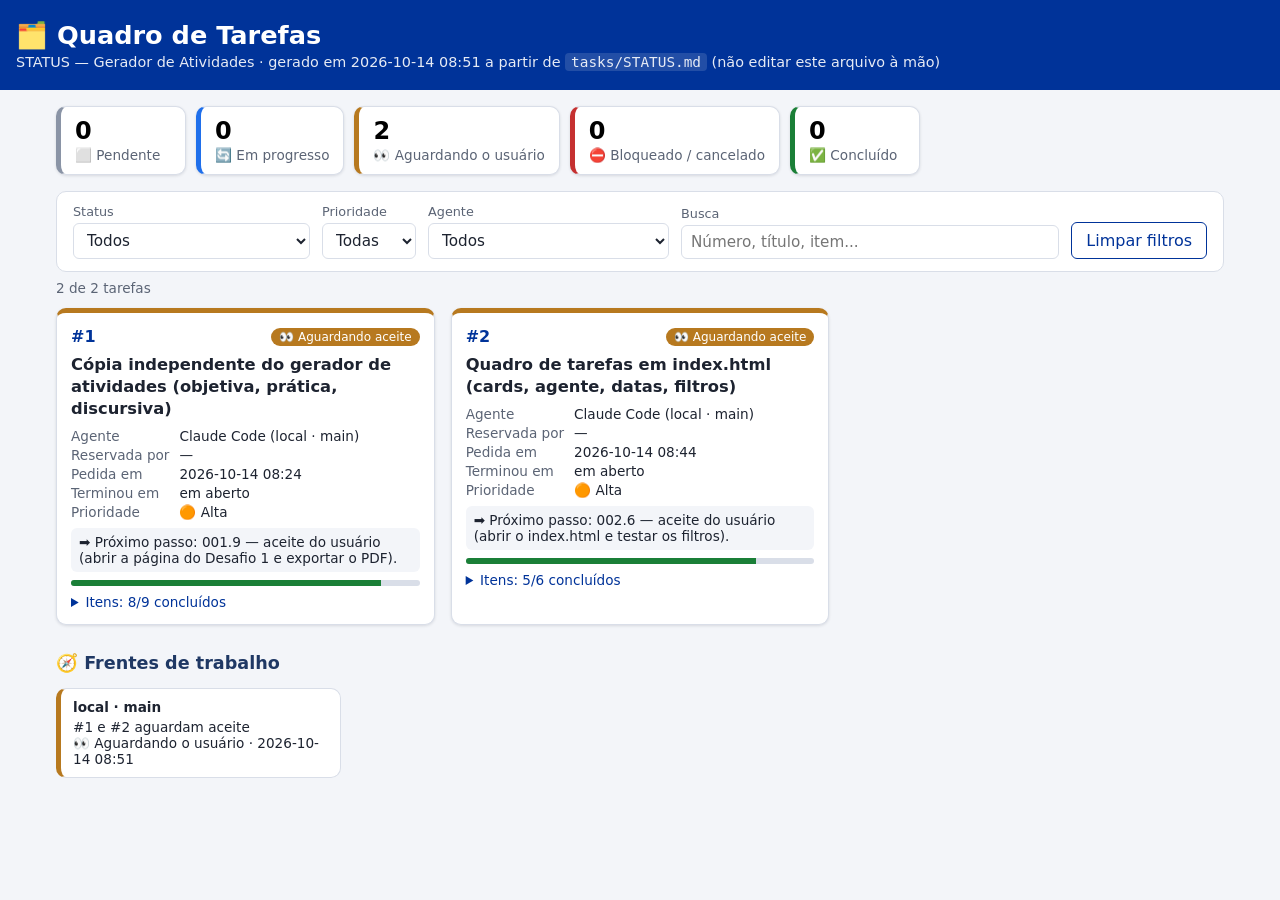
==== index.html @ 2ca10e87 "feat(quadro): index.html com o quadro de tarefas em cards e filtros por Claude Code (local · main) C" ====
<!DOCTYPE html>
<html lang="pt-BR">
<head>
    <meta charset="UTF-8">
    <meta name="viewport" content="width=device-width, initial-scale=1.0">
    <title>Quadro de Tarefas — STATUS — Gerador de Atividades</title>
    <link rel="stylesheet" href="scripts/quadro/quadro.css">
</head>
<body>
    <header class="topo">
        <h1>🗂️ Quadro de Tarefas</h1>
        <p class="topo__subtitulo">STATUS — Gerador de Atividades · gerado em 2026-10-14 08:51 a partir de
            <code>tasks/STATUS.md</code> (não editar este arquivo à mão)</p>
    </header>

    <main class="conteudo">
        <section class="contadores" id="contadores" aria-label="Tarefas por status"></section>

        <section class="filtros" aria-label="Filtros">
            <label class="filtro">Status
                <select id="filtro-status"><option value="">Todos</option></select>
            </label>
            <label class="filtro">Prioridade
                <select id="filtro-prioridade"><option value="">Todas</option></select>
            </label>
            <label class="filtro">Agente
                <select id="filtro-agente"><option value="">Todos</option></select>
            </label>
            <label class="filtro filtro--busca">Busca
                <input id="filtro-busca" type="search" placeholder="Número, título, item...">
            </label>
            <button class="botao-limpar" id="botao-limpar" type="button">Limpar filtros</button>
        </section>

        <p class="resultado" id="resultado" aria-live="polite"></p>
        <section class="grade" id="grade-tarefas" aria-label="Tarefas"></section>

        <section class="frentes" aria-label="Frentes de trabalho">
            <h2>🧭 Frentes de trabalho</h2>
            <div class="frentes__lista" id="lista-frentes"></div>
        </section>
    </main>

    <script type="application/json" id="dados-quadro">{"titulo": "STATUS — Gerador de Atividades", "tarefas": [{"numero": "#1", "titulo": "Cópia independente do gerador de atividades (objetiva, prática, discursiva)", "prioridade": "🟠 Alta", "status": "👀 Aguardando aceite", "classe": "aguardando", "agente": "Claude Code (local · main)", "em_uso_por": "", "etapa": "etapas/ETAPA-001-90e93c4a-COPIA-INDEPENDENTE-DO-GERADOR.md", "executor": "Claude Code (local · main)", "pedido_em": "2026-10-14 08:24", "proximo_passo": "001.9 — aceite do usuário (abrir a página do Desafio 1 e exportar o PDF).", "objetivo": "ter os geradores de atividades num repositório próprio, que roda sozinho, com a", "itens": [{"numero": "001.1", "descricao": "Aprovação do plano pelo usuário", "status": "✅ Concluído", "classe": "concluido", "concluido_em": "2026-10-14 08:37"}, {"numero": "001.2", "descricao": "Copiar módulos Python e a tela (CSS/JS)", "status": "✅ Concluído", "classe": "concluido", "concluido_em": "2026-10-14 08:45"}, {"numero": "001.3", "descricao": "configuracao.py, modo local nos templates e geradores (sem menu/header/seed/banco)", "status": "✅ Concluído", "classe": "concluido", "concluido_em": "2026-10-14 08:45"}, {"numero": "001.4", "descricao": "assets/js/discursiva-local.js", "status": "✅ Concluído", "classe": "concluido", "concluido_em": "2026-10-14 08:45"}, {"numero": "001.5", "descricao": "gerar.py (objetiva, pratica, discursiva)", "status": "✅ Concluído", "classe": "concluido", "concluido_em": "2026-10-14 08:45"}, {"numero": "001.6", "descricao": "TESTES-DE-FRONTEND/materia.json + fonte e padrão de resposta do Desafio 1", "status": "✅ Concluído", "classe": "concluido", "concluido_em": "2026-10-14 08:45"}, {"numero": "001.7", "descricao": "Gerar o Desafio 1 e conferir os arquivos referenciados", "status": "✅ Concluído", "classe": "concluido", "concluido_em": "2026-10-14 08:45"}, {"numero": "001.8", "descricao": "README, CLAUDE.md, .gitignore + commit + push", "status": "✅ Concluído", "classe": "concluido", "concluido_em": "2026-10-14 08:45"}, {"numero": "001.9", "descricao": "Aceite do usuário (abrir TESTES-DE-FRONTEND/ATIVIDADES/DESAFIO-01-CASOS-DE-TESTE-LOGIN.html e exportar o PDF)", "status": "👀 Aguardando o usuário", "classe": "aguardando", "concluido_em": "—"}], "terminou_em": ""}, {"numero": "#2", "titulo": "Quadro de tarefas em index.html (cards, agente, datas, filtros)", "prioridade": "🟠 Alta", "status": "👀 Aguardando aceite", "classe": "aguardando", "agente": "Claude Code (local · main)", "em_uso_por": "", "etapa": "etapas/ETAPA-002-0bf86ac8-QUADRO-INDEX-HTML.md", "executor": "Claude Code (local · main)", "pedido_em": "2026-10-14 08:44", "proximo_passo": "002.6 — aceite do usuário (abrir o index.html e testar os filtros).", "objetivo": "ver o quadro de tarefas (tasks/STATUS.md + etapas) em cards, com filtros, num", "itens": [{"numero": "002.1", "descricao": "Aprovação do plano pelo usuário", "status": "✅ Concluído", "classe": "concluido", "concluido_em": "2026-10-14 08:48"}, {"numero": "002.2", "descricao": "Leitor do quadro (scripts/quadro/leitor_quadro.py)", "status": "✅ Concluído", "classe": "concluido", "concluido_em": "2026-10-14 08:49"}, {"numero": "002.3", "descricao": "Tela: modelo.html, quadro.css, quadro.js (cards, filtros, contadores, frentes)", "status": "✅ Concluído", "classe": "concluido", "concluido_em": "2026-10-14 08:51"}, {"numero": "002.4", "descricao": "scripts/gerar_quadro.py → index.html", "status": "✅ Concluído", "classe": "concluido", "concluido_em": "2026-10-14 08:51"}, {"numero": "002.5", "descricao": "Regra no CLAUDE.md + README + commit + push", "status": "✅ Concluído", "classe": "concluido", "concluido_em": "2026-10-14 08:51"}, {"numero": "002.6", "descricao": "Aceite do usuário (abrir o index.html)", "status": "👀 Aguardando o usuário", "classe": "aguardando", "concluido_em": "—"}], "terminou_em": ""}], "frentes": [{"Frente": "local · main", "Tarefa (etapa)": "#1 e #2 aguardam aceite", "Situação": "👀 Aguardando o usuário", "Atualizado em": "2026-10-14 08:51"}]}</script>
    <script src="scripts/quadro/quadro.js"></script>
</body>
</html>
---- scripts/quadro/quadro.css ----
/* Quadro de tarefas (index.html): tokens, layout, componentes. Cores SENAI. */
:root {
    --cor-primaria: #003399;
    --cor-primaria-escura: #1f3864;
    --cor-fundo: #f3f5f9;
    --cor-cartao: #ffffff;
    --cor-texto: #1d2330;
    --cor-texto-suave: #5b6475;
    --cor-borda: #d9dee8;
    --cor-pendente: #8a94a6;
    --cor-andamento: #1f6feb;
    --cor-concluido: #1a7f37;
    --cor-bloqueado: #c53030;
    --cor-aguardando: #b7791f;
    --raio: 10px;
    --sombra: 0 1px 3px rgba(16, 24, 40, 0.12);
    --espaco: 16px;
    --fonte: "Segoe UI", system-ui, -apple-system, sans-serif;
}

* { box-sizing: border-box; }

body {
    margin: 0;
    font-family: var(--fonte);
    background: var(--cor-fundo);
    color: var(--cor-texto);
}

/* Layout */
.topo {
    background: var(--cor-primaria);
    color: #ffffff;
    padding: 20px var(--espaco);
}
.topo h1 { margin: 0 0 4px; font-size: 1.6rem; }
.topo__subtitulo { margin: 0; opacity: 0.9; font-size: 0.9rem; }
.topo code { background: rgba(255, 255, 255, 0.15); padding: 1px 6px; border-radius: 4px; }

.conteudo { max-width: 1200px; margin: 0 auto; padding: var(--espaco); }

.grade {
    display: grid;
    grid-template-columns: repeat(auto-fill, minmax(320px, 1fr));
    gap: var(--espaco);
}

/* Contadores */
.contadores { display: flex; flex-wrap: wrap; gap: 10px; margin-bottom: var(--espaco); }
.contador {
    background: var(--cor-cartao);
    border: 1px solid var(--cor-borda);
    border-left: 5px solid var(--cor-status, var(--cor-pendente));
    border-radius: var(--raio);
    padding: 10px 14px;
    min-width: 130px;
    box-shadow: var(--sombra);
    cursor: pointer;
    font: inherit;
    text-align: left;
}
.contador--ativo { outline: 2px solid var(--cor-primaria); }
.contador__numero { display: block; font-size: 1.5rem; font-weight: 700; }
.contador__rotulo { font-size: 0.85rem; color: var(--cor-texto-suave); }

/* Filtros */
.filtros {
    display: flex;
    flex-wrap: wrap;
    gap: 12px;
    align-items: flex-end;
    background: var(--cor-cartao);
    border: 1px solid var(--cor-borda);
    border-radius: var(--raio);
    padding: 12px var(--espaco);
    margin-bottom: 8px;
}
.filtro {
    display: flex;
    flex-direction: column;
    gap: 4px;
    font-size: 0.8rem;
    color: var(--cor-texto-suave);
}
.filtro--busca { flex: 1; min-width: 200px; }
.filtro select, .filtro input {
    font: inherit;
    font-size: 0.95rem;
    padding: 7px 9px;
    border: 1px solid var(--cor-borda);
    border-radius: 6px;
    color: var(--cor-texto);
    background: #ffffff;
}
.botao-limpar {
    font: inherit;
    padding: 8px 14px;
    border: 1px solid var(--cor-primaria);
    background: #ffffff;
    color: var(--cor-primaria);
    border-radius: 6px;
    cursor: pointer;
}
.resultado { color: var(--cor-texto-suave); font-size: 0.85rem; margin: 6px 0 12px; }

/* Cartão da tarefa */
.cartao {
    background: var(--cor-cartao);
    border: 1px solid var(--cor-borda);
    border-top: 5px solid var(--cor-status, var(--cor-pendente));
    border-radius: var(--raio);
    padding: 14px;
    box-shadow: var(--sombra);
    display: flex;
    flex-direction: column;
    gap: 8px;
}
.cartao__topo { display: flex; justify-content: space-between; gap: 8px; align-items: center; }
.cartao__numero { font-weight: 700; color: var(--cor-primaria); }
.cartao__titulo { margin: 0; font-size: 1.02rem; line-height: 1.35; }
.cartao__dados {
    display: grid;
    grid-template-columns: auto 1fr;
    gap: 3px 10px;
    margin: 0;
    font-size: 0.85rem;
}
.cartao__dados dt { color: var(--cor-texto-suave); }
.cartao__dados dd { margin: 0; }
.cartao__proximo {
    margin: 0;
    padding: 6px 8px;
    border-radius: 6px;
    background: var(--cor-fundo);
    font-size: 0.85rem;
}
.cartao summary { cursor: pointer; font-size: 0.85rem; color: var(--cor-primaria); }
.cartao__itens { list-style: none; padding: 0; margin: 8px 0 0; font-size: 0.82rem; }
.cartao__itens li { padding: 4px 0; border-top: 1px solid var(--cor-borda); }

/* Etiquetas e barra de progresso */
.etiqueta {
    display: inline-block;
    font-size: 0.75rem;
    padding: 2px 8px;
    border-radius: 999px;
    background: var(--cor-status, var(--cor-pendente));
    color: #ffffff;
    white-space: nowrap;
}
.progresso { height: 6px; background: var(--cor-borda); border-radius: 999px; overflow: hidden; }
.progresso__barra { height: 100%; background: var(--cor-concluido); }

/* Status (modificadores) */
.status--pendente { --cor-status: var(--cor-pendente); }
.status--andamento { --cor-status: var(--cor-andamento); }
.status--concluido { --cor-status: var(--cor-concluido); }
.status--bloqueado { --cor-status: var(--cor-bloqueado); }
.status--aguardando { --cor-status: var(--cor-aguardando); }

/* Frentes */
.frentes { margin-top: 28px; }
.frentes h2 { font-size: 1.1rem; color: var(--cor-primaria-escura); }
.frentes__lista {
    display: grid;
    grid-template-columns: repeat(auto-fill, minmax(280px, 1fr));
    gap: 10px;
}
.frente {
    background: var(--cor-cartao);
    border: 1px solid var(--cor-borda);
    border-left: 5px solid var(--cor-status, var(--cor-pendente));
    border-radius: var(--raio);
    padding: 10px 12px;
    font-size: 0.85rem;
}
.frente__nome { font-weight: 700; display: block; margin-bottom: 4px; }

.vazio { color: var(--cor-texto-suave); padding: 24px; text-align: center; grid-column: 1 / -1; }

@media (max-width: 600px) {
    .grade { grid-template-columns: 1fr; }
    .filtro { flex: 1 1 45%; }
}
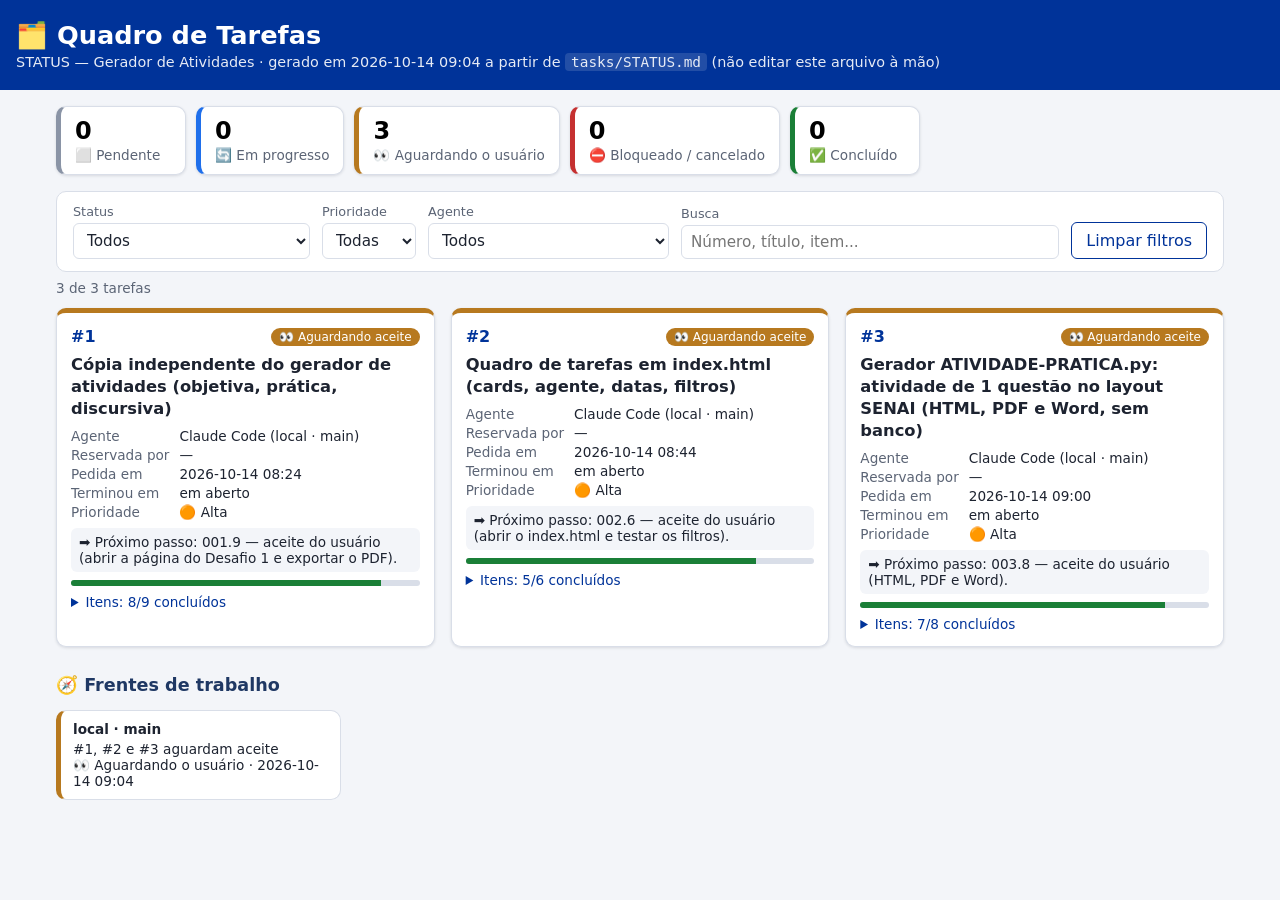
==== commit a094ce75: "feat(pratica): gerador ATIVIDADE-PRATICA.py (1 questao, layout SENAI, PDF e Word) + Desafio 1 por Cl" ====
--- a/index.html
+++ b/index.html
@@ -9,7 +9,7 @@
 <body>
     <header class="topo">
         <h1>🗂️ Quadro de Tarefas</h1>
-        <p class="topo__subtitulo">STATUS — Gerador de Atividades · gerado em 2026-10-14 08:51 a partir de
+        <p class="topo__subtitulo">STATUS — Gerador de Atividades · gerado em 2026-10-14 09:04 a partir de
             <code>tasks/STATUS.md</code> (não editar este arquivo à mão)</p>
     </header>
 
@@ -41,7 +41,7 @@
         </section>
     </main>
 
-    <script type="application/json" id="dados-quadro">{"titulo": "STATUS — Gerador de Atividades", "tarefas": [{"numero": "#1", "titulo": "Cópia independente do gerador de atividades (objetiva, prática, discursiva)", "prioridade": "🟠 Alta", "status": "👀 Aguardando aceite", "classe": "aguardando", "agente": "Claude Code (local · main)", "em_uso_por": "", "etapa": "etapas/ETAPA-001-90e93c4a-COPIA-INDEPENDENTE-DO-GERADOR.md", "executor": "Claude Code (local · main)", "pedido_em": "2026-10-14 08:24", "proximo_passo": "001.9 — aceite do usuário (abrir a página do Desafio 1 e exportar o PDF).", "objetivo": "ter os geradores de atividades num repositório próprio, que roda sozinho, com a", "itens": [{"numero": "001.1", "descricao": "Aprovação do plano pelo usuário", "status": "✅ Concluído", "classe": "concluido", "concluido_em": "2026-10-14 08:37"}, {"numero": "001.2", "descricao": "Copiar módulos Python e a tela (CSS/JS)", "status": "✅ Concluído", "classe": "concluido", "concluido_em": "2026-10-14 08:45"}, {"numero": "001.3", "descricao": "configuracao.py, modo local nos templates e geradores (sem menu/header/seed/banco)", "status": "✅ Concluído", "classe": "concluido", "concluido_em": "2026-10-14 08:45"}, {"numero": "001.4", "descricao": "assets/js/discursiva-local.js", "status": "✅ Concluído", "classe": "concluido", "concluido_em": "2026-10-14 08:45"}, {"numero": "001.5", "descricao": "gerar.py (objetiva, pratica, discursiva)", "status": "✅ Concluído", "classe": "concluido", "concluido_em": "2026-10-14 08:45"}, {"numero": "001.6", "descricao": "TESTES-DE-FRONTEND/materia.json + fonte e padrão de resposta do Desafio 1", "status": "✅ Concluído", "classe": "concluido", "concluido_em": "2026-10-14 08:45"}, {"numero": "001.7", "descricao": "Gerar o Desafio 1 e conferir os arquivos referenciados", "status": "✅ Concluído", "classe": "concluido", "concluido_em": "2026-10-14 08:45"}, {"numero": "001.8", "descricao": "README, CLAUDE.md, .gitignore + commit + push", "status": "✅ Concluído", "classe": "concluido", "concluido_em": "2026-10-14 08:45"}, {"numero": "001.9", "descricao": "Aceite do usuário (abrir TESTES-DE-FRONTEND/ATIVIDADES/DESAFIO-01-CASOS-DE-TESTE-LOGIN.html e exportar o PDF)", "status": "👀 Aguardando o usuário", "classe": "aguardando", "concluido_em": "—"}], "terminou_em": ""}, {"numero": "#2", "titulo": "Quadro de tarefas em index.html (cards, agente, datas, filtros)", "prioridade": "🟠 Alta", "status": "👀 Aguardando aceite", "classe": "aguardando", "agente": "Claude Code (local · main)", "em_uso_por": "", "etapa": "etapas/ETAPA-002-0bf86ac8-QUADRO-INDEX-HTML.md", "executor": "Claude Code (local · main)", "pedido_em": "2026-10-14 08:44", "proximo_passo": "002.6 — aceite do usuário (abrir o index.html e testar os filtros).", "objetivo": "ver o quadro de tarefas (tasks/STATUS.md + etapas) em cards, com filtros, num", "itens": [{"numero": "002.1", "descricao": "Aprovação do plano pelo usuário", "status": "✅ Concluído", "classe": "concluido", "concluido_em": "2026-10-14 08:48"}, {"numero": "002.2", "descricao": "Leitor do quadro (scripts/quadro/leitor_quadro.py)", "status": "✅ Concluído", "classe": "concluido", "concluido_em": "2026-10-14 08:49"}, {"numero": "002.3", "descricao": "Tela: modelo.html, quadro.css, quadro.js (cards, filtros, contadores, frentes)", "status": "✅ Concluído", "classe": "concluido", "concluido_em": "2026-10-14 08:51"}, {"numero": "002.4", "descricao": "scripts/gerar_quadro.py → index.html", "status": "✅ Concluído", "classe": "concluido", "concluido_em": "2026-10-14 08:51"}, {"numero": "002.5", "descricao": "Regra no CLAUDE.md + README + commit + push", "status": "✅ Concluído", "classe": "concluido", "concluido_em": "2026-10-14 08:51"}, {"numero": "002.6", "descricao": "Aceite do usuário (abrir o index.html)", "status": "👀 Aguardando o usuário", "classe": "aguardando", "concluido_em": "—"}], "terminou_em": ""}], "frentes": [{"Frente": "local · main", "Tarefa (etapa)": "#1 e #2 aguardam aceite", "Situação": "👀 Aguardando o usuário", "Atualizado em": "2026-10-14 08:51"}]}</script>
+    <script type="application/json" id="dados-quadro">{"titulo": "STATUS — Gerador de Atividades", "tarefas": [{"numero": "#1", "titulo": "Cópia independente do gerador de atividades (objetiva, prática, discursiva)", "prioridade": "🟠 Alta", "status": "👀 Aguardando aceite", "classe": "aguardando", "agente": "Claude Code (local · main)", "em_uso_por": "", "etapa": "etapas/ETAPA-001-90e93c4a-COPIA-INDEPENDENTE-DO-GERADOR.md", "executor": "Claude Code (local · main)", "pedido_em": "2026-10-14 08:24", "proximo_passo": "001.9 — aceite do usuário (abrir a página do Desafio 1 e exportar o PDF).", "objetivo": "ter os geradores de atividades num repositório próprio, que roda sozinho, com a", "itens": [{"numero": "001.1", "descricao": "Aprovação do plano pelo usuário", "status": "✅ Concluído", "classe": "concluido", "concluido_em": "2026-10-14 08:37"}, {"numero": "001.2", "descricao": "Copiar módulos Python e a tela (CSS/JS)", "status": "✅ Concluído", "classe": "concluido", "concluido_em": "2026-10-14 08:45"}, {"numero": "001.3", "descricao": "configuracao.py, modo local nos templates e geradores (sem menu/header/seed/banco)", "status": "✅ Concluído", "classe": "concluido", "concluido_em": "2026-10-14 08:45"}, {"numero": "001.4", "descricao": "assets/js/discursiva-local.js", "status": "✅ Concluído", "classe": "concluido", "concluido_em": "2026-10-14 08:45"}, {"numero": "001.5", "descricao": "gerar.py (objetiva, pratica, discursiva)", "status": "✅ Concluído", "classe": "concluido", "concluido_em": "2026-10-14 08:45"}, {"numero": "001.6", "descricao": "TESTES-DE-FRONTEND/materia.json + fonte e padrão de resposta do Desafio 1", "status": "✅ Concluído", "classe": "concluido", "concluido_em": "2026-10-14 08:45"}, {"numero": "001.7", "descricao": "Gerar o Desafio 1 e conferir os arquivos referenciados", "status": "✅ Concluído", "classe": "concluido", "concluido_em": "2026-10-14 08:45"}, {"numero": "001.8", "descricao": "README, CLAUDE.md, .gitignore + commit + push", "status": "✅ Concluído", "classe": "concluido", "concluido_em": "2026-10-14 08:45"}, {"numero": "001.9", "descricao": "Aceite do usuário (abrir TESTES-DE-FRONTEND/ATIVIDADES/DESAFIO-01-CASOS-DE-TESTE-LOGIN.html e exportar o PDF)", "status": "👀 Aguardando o usuário", "classe": "aguardando", "concluido_em": "—"}], "terminou_em": ""}, {"numero": "#2", "titulo": "Quadro de tarefas em index.html (cards, agente, datas, filtros)", "prioridade": "🟠 Alta", "status": "👀 Aguardando aceite", "classe": "aguardando", "agente": "Claude Code (local · main)", "em_uso_por": "", "etapa": "etapas/ETAPA-002-0bf86ac8-QUADRO-INDEX-HTML.md", "executor": "Claude Code (local · main)", "pedido_em": "2026-10-14 08:44", "proximo_passo": "002.6 — aceite do usuário (abrir o index.html e testar os filtros).", "objetivo": "ver o quadro de tarefas (tasks/STATUS.md + etapas) em cards, com filtros, num", "itens": [{"numero": "002.1", "descricao": "Aprovação do plano pelo usuário", "status": "✅ Concluído", "classe": "concluido", "concluido_em": "2026-10-14 08:48"}, {"numero": "002.2", "descricao": "Leitor do quadro (scripts/quadro/leitor_quadro.py)", "status": "✅ Concluído", "classe": "concluido", "concluido_em": "2026-10-14 08:49"}, {"numero": "002.3", "descricao": "Tela: modelo.html, quadro.css, quadro.js (cards, filtros, contadores, frentes)", "status": "✅ Concluído", "classe": "concluido", "concluido_em": "2026-10-14 08:51"}, {"numero": "002.4", "descricao": "scripts/gerar_quadro.py → index.html", "status": "✅ Concluído", "classe": "concluido", "concluido_em": "2026-10-14 08:51"}, {"numero": "002.5", "descricao": "Regra no CLAUDE.md + README + commit + push", "status": "✅ Concluído", "classe": "concluido", "concluido_em": "2026-10-14 08:51"}, {"numero": "002.6", "descricao": "Aceite do usuário (abrir o index.html)", "status": "👀 Aguardando o usuário", "classe": "aguardando", "concluido_em": "—"}], "terminou_em": ""}, {"numero": "#3", "titulo": "Gerador ATIVIDADE-PRATICA.py: atividade de 1 questão no layout SENAI (HTML, PDF e Word, sem banco)", "prioridade": "🟠 Alta", "status": "👀 Aguardando aceite", "classe": "aguardando", "agente": "Claude Code (local · main)", "em_uso_por": "", "etapa": "etapas/ETAPA-003-4c75f0e1-ATIVIDADE-PRATICA-1-QUESTAO.md", "executor": "Claude Code (local · main)", "pedido_em": "2026-10-14 09:00", "proximo_passo": "003.8 — aceite do usuário (HTML, PDF e Word).", "objetivo": "gerar atividade prática de 1 questão no layout SENAI da imagem, igual no HTML, no", "itens": [{"numero": "003.1", "descricao": "Aprovação do plano pelo usuário", "status": "✅ Concluído", "classe": "concluido", "concluido_em": "2026-10-14 09:02"}, {"numero": "003.2", "descricao": "Logo assets/img/logo-sesi-senai.png (copiado do aulasenai)", "status": "✅ Concluído", "classe": "concluido", "concluido_em": "2026-10-14 09:02"}, {"numero": "003.3", "descricao": "Template + CSS (tela e impressão A4)", "status": "✅ Concluído", "classe": "concluido", "concluido_em": "2026-10-14 09:04"}, {"numero": "003.4", "descricao": "JS: PDF (impressão) e Word (documento-word.js + exportador)", "status": "✅ Concluído", "classe": "concluido", "concluido_em": "2026-10-14 09:04"}, {"numero": "003.5", "descricao": "ATIVIDADE-PRATICA.py", "status": "✅ Concluído", "classe": "concluido", "concluido_em": "2026-10-14 09:04"}, {"numero": "003.6", "descricao": "Fonte do Desafio 1 (1 questão) e geração do HTML", "status": "✅ Concluído", "classe": "concluido", "concluido_em": "2026-10-14 09:04"}, {"numero": "003.7", "descricao": "README, quadro regenerado, commit + push", "status": "✅ Concluído", "classe": "concluido", "concluido_em": "2026-10-14 09:04"}, {"numero": "003.8", "descricao": "Aceite do usuário (abrir TESTES-DE-FRONTEND/ATIVIDADES/ATIVIDADE-PRATICA-DESAFIO-01-CASOS-DE-TESTE.html, exportar PDF e Word)", "status": "👀 Aguardando o usuário", "classe": "aguardando", "concluido_em": "—"}], "terminou_em": ""}], "frentes": [{"Frente": "local · main", "Tarefa (etapa)": "#1, #2 e #3 aguardam aceite", "Situação": "👀 Aguardando o usuário", "Atualizado em": "2026-10-14 09:04"}]}</script>
     <script src="scripts/quadro/quadro.js"></script>
 </body>
 </html>
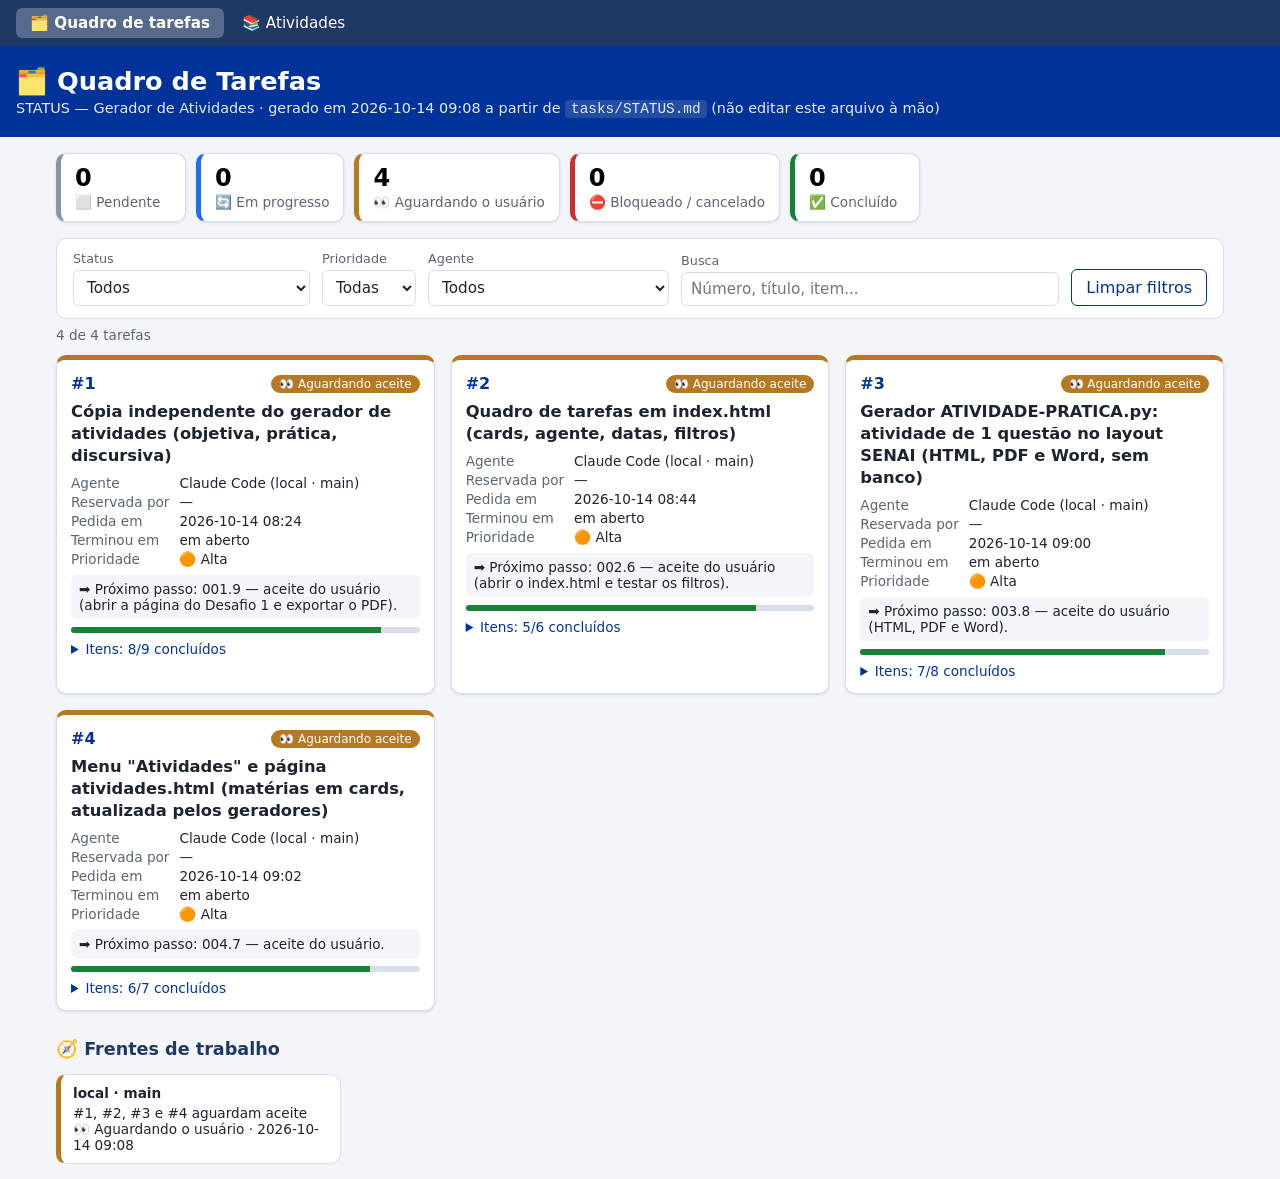
==== commit 265929af: "feat(atividades): menu Atividades e atividades.html com materias em cards, atualizada pelos geradore" ====
--- a/index.html
+++ b/index.html
@@ -4,12 +4,19 @@
     <meta charset="UTF-8">
     <meta name="viewport" content="width=device-width, initial-scale=1.0">
     <title>Quadro de Tarefas — STATUS — Gerador de Atividades</title>
+    <link rel="stylesheet" href="scripts/menu/menu.css">
     <link rel="stylesheet" href="scripts/quadro/quadro.css">
 </head>
 <body>
+    <nav class="menu-principal" aria-label="Menu principal">
+        <a class="menu-principal__link menu-principal__link--ativo" href="index.html"
+           aria-current="page">🗂️ Quadro de tarefas</a>
+        <a class="menu-principal__link" href="atividades.html">📚 Atividades</a>
+    </nav>
+
     <header class="topo">
         <h1>🗂️ Quadro de Tarefas</h1>
-        <p class="topo__subtitulo">STATUS — Gerador de Atividades · gerado em 2026-10-14 09:04 a partir de
+        <p class="topo__subtitulo">STATUS — Gerador de Atividades · gerado em 2026-10-14 09:08 a partir de
             <code>tasks/STATUS.md</code> (não editar este arquivo à mão)</p>
     </header>
 
@@ -41,7 +48,7 @@
         </section>
     </main>
 
-    <script type="application/json" id="dados-quadro">{"titulo": "STATUS — Gerador de Atividades", "tarefas": [{"numero": "#1", "titulo": "Cópia independente do gerador de atividades (objetiva, prática, discursiva)", "prioridade": "🟠 Alta", "status": "👀 Aguardando aceite", "classe": "aguardando", "agente": "Claude Code (local · main)", "em_uso_por": "", "etapa": "etapas/ETAPA-001-90e93c4a-COPIA-INDEPENDENTE-DO-GERADOR.md", "executor": "Claude Code (local · main)", "pedido_em": "2026-10-14 08:24", "proximo_passo": "001.9 — aceite do usuário (abrir a página do Desafio 1 e exportar o PDF).", "objetivo": "ter os geradores de atividades num repositório próprio, que roda sozinho, com a", "itens": [{"numero": "001.1", "descricao": "Aprovação do plano pelo usuário", "status": "✅ Concluído", "classe": "concluido", "concluido_em": "2026-10-14 08:37"}, {"numero": "001.2", "descricao": "Copiar módulos Python e a tela (CSS/JS)", "status": "✅ Concluído", "classe": "concluido", "concluido_em": "2026-10-14 08:45"}, {"numero": "001.3", "descricao": "configuracao.py, modo local nos templates e geradores (sem menu/header/seed/banco)", "status": "✅ Concluído", "classe": "concluido", "concluido_em": "2026-10-14 08:45"}, {"numero": "001.4", "descricao": "assets/js/discursiva-local.js", "status": "✅ Concluído", "classe": "concluido", "concluido_em": "2026-10-14 08:45"}, {"numero": "001.5", "descricao": "gerar.py (objetiva, pratica, discursiva)", "status": "✅ Concluído", "classe": "concluido", "concluido_em": "2026-10-14 08:45"}, {"numero": "001.6", "descricao": "TESTES-DE-FRONTEND/materia.json + fonte e padrão de resposta do Desafio 1", "status": "✅ Concluído", "classe": "concluido", "concluido_em": "2026-10-14 08:45"}, {"numero": "001.7", "descricao": "Gerar o Desafio 1 e conferir os arquivos referenciados", "status": "✅ Concluído", "classe": "concluido", "concluido_em": "2026-10-14 08:45"}, {"numero": "001.8", "descricao": "README, CLAUDE.md, .gitignore + commit + push", "status": "✅ Concluído", "classe": "concluido", "concluido_em": "2026-10-14 08:45"}, {"numero": "001.9", "descricao": "Aceite do usuário (abrir TESTES-DE-FRONTEND/ATIVIDADES/DESAFIO-01-CASOS-DE-TESTE-LOGIN.html e exportar o PDF)", "status": "👀 Aguardando o usuário", "classe": "aguardando", "concluido_em": "—"}], "terminou_em": ""}, {"numero": "#2", "titulo": "Quadro de tarefas em index.html (cards, agente, datas, filtros)", "prioridade": "🟠 Alta", "status": "👀 Aguardando aceite", "classe": "aguardando", "agente": "Claude Code (local · main)", "em_uso_por": "", "etapa": "etapas/ETAPA-002-0bf86ac8-QUADRO-INDEX-HTML.md", "executor": "Claude Code (local · main)", "pedido_em": "2026-10-14 08:44", "proximo_passo": "002.6 — aceite do usuário (abrir o index.html e testar os filtros).", "objetivo": "ver o quadro de tarefas (tasks/STATUS.md + etapas) em cards, com filtros, num", "itens": [{"numero": "002.1", "descricao": "Aprovação do plano pelo usuário", "status": "✅ Concluído", "classe": "concluido", "concluido_em": "2026-10-14 08:48"}, {"numero": "002.2", "descricao": "Leitor do quadro (scripts/quadro/leitor_quadro.py)", "status": "✅ Concluído", "classe": "concluido", "concluido_em": "2026-10-14 08:49"}, {"numero": "002.3", "descricao": "Tela: modelo.html, quadro.css, quadro.js (cards, filtros, contadores, frentes)", "status": "✅ Concluído", "classe": "concluido", "concluido_em": "2026-10-14 08:51"}, {"numero": "002.4", "descricao": "scripts/gerar_quadro.py → index.html", "status": "✅ Concluído", "classe": "concluido", "concluido_em": "2026-10-14 08:51"}, {"numero": "002.5", "descricao": "Regra no CLAUDE.md + README + commit + push", "status": "✅ Concluído", "classe": "concluido", "concluido_em": "2026-10-14 08:51"}, {"numero": "002.6", "descricao": "Aceite do usuário (abrir o index.html)", "status": "👀 Aguardando o usuário", "classe": "aguardando", "concluido_em": "—"}], "terminou_em": ""}, {"numero": "#3", "titulo": "Gerador ATIVIDADE-PRATICA.py: atividade de 1 questão no layout SENAI (HTML, PDF e Word, sem banco)", "prioridade": "🟠 Alta", "status": "👀 Aguardando aceite", "classe": "aguardando", "agente": "Claude Code (local · main)", "em_uso_por": "", "etapa": "etapas/ETAPA-003-4c75f0e1-ATIVIDADE-PRATICA-1-QUESTAO.md", "executor": "Claude Code (local · main)", "pedido_em": "2026-10-14 09:00", "proximo_passo": "003.8 — aceite do usuário (HTML, PDF e Word).", "objetivo": "gerar atividade prática de 1 questão no layout SENAI da imagem, igual no HTML, no", "itens": [{"numero": "003.1", "descricao": "Aprovação do plano pelo usuário", "status": "✅ Concluído", "classe": "concluido", "concluido_em": "2026-10-14 09:02"}, {"numero": "003.2", "descricao": "Logo assets/img/logo-sesi-senai.png (copiado do aulasenai)", "status": "✅ Concluído", "classe": "concluido", "concluido_em": "2026-10-14 09:02"}, {"numero": "003.3", "descricao": "Template + CSS (tela e impressão A4)", "status": "✅ Concluído", "classe": "concluido", "concluido_em": "2026-10-14 09:04"}, {"numero": "003.4", "descricao": "JS: PDF (impressão) e Word (documento-word.js + exportador)", "status": "✅ Concluído", "classe": "concluido", "concluido_em": "2026-10-14 09:04"}, {"numero": "003.5", "descricao": "ATIVIDADE-PRATICA.py", "status": "✅ Concluído", "classe": "concluido", "concluido_em": "2026-10-14 09:04"}, {"numero": "003.6", "descricao": "Fonte do Desafio 1 (1 questão) e geração do HTML", "status": "✅ Concluído", "classe": "concluido", "concluido_em": "2026-10-14 09:04"}, {"numero": "003.7", "descricao": "README, quadro regenerado, commit + push", "status": "✅ Concluído", "classe": "concluido", "concluido_em": "2026-10-14 09:04"}, {"numero": "003.8", "descricao": "Aceite do usuário (abrir TESTES-DE-FRONTEND/ATIVIDADES/ATIVIDADE-PRATICA-DESAFIO-01-CASOS-DE-TESTE.html, exportar PDF e Word)", "status": "👀 Aguardando o usuário", "classe": "aguardando", "concluido_em": "—"}], "terminou_em": ""}], "frentes": [{"Frente": "local · main", "Tarefa (etapa)": "#1, #2 e #3 aguardam aceite", "Situação": "👀 Aguardando o usuário", "Atualizado em": "2026-10-14 09:04"}]}</script>
+    <script type="application/json" id="dados-quadro">{"titulo": "STATUS — Gerador de Atividades", "tarefas": [{"numero": "#1", "titulo": "Cópia independente do gerador de atividades (objetiva, prática, discursiva)", "prioridade": "🟠 Alta", "status": "👀 Aguardando aceite", "classe": "aguardando", "agente": "Claude Code (local · main)", "em_uso_por": "", "etapa": "etapas/ETAPA-001-90e93c4a-COPIA-INDEPENDENTE-DO-GERADOR.md", "executor": "Claude Code (local · main)", "pedido_em": "2026-10-14 08:24", "proximo_passo": "001.9 — aceite do usuário (abrir a página do Desafio 1 e exportar o PDF).", "objetivo": "ter os geradores de atividades num repositório próprio, que roda sozinho, com a", "itens": [{"numero": "001.1", "descricao": "Aprovação do plano pelo usuário", "status": "✅ Concluído", "classe": "concluido", "concluido_em": "2026-10-14 08:37"}, {"numero": "001.2", "descricao": "Copiar módulos Python e a tela (CSS/JS)", "status": "✅ Concluído", "classe": "concluido", "concluido_em": "2026-10-14 08:45"}, {"numero": "001.3", "descricao": "configuracao.py, modo local nos templates e geradores (sem menu/header/seed/banco)", "status": "✅ Concluído", "classe": "concluido", "concluido_em": "2026-10-14 08:45"}, {"numero": "001.4", "descricao": "assets/js/discursiva-local.js", "status": "✅ Concluído", "classe": "concluido", "concluido_em": "2026-10-14 08:45"}, {"numero": "001.5", "descricao": "gerar.py (objetiva, pratica, discursiva)", "status": "✅ Concluído", "classe": "concluido", "concluido_em": "2026-10-14 08:45"}, {"numero": "001.6", "descricao": "TESTES-DE-FRONTEND/materia.json + fonte e padrão de resposta do Desafio 1", "status": "✅ Concluído", "classe": "concluido", "concluido_em": "2026-10-14 08:45"}, {"numero": "001.7", "descricao": "Gerar o Desafio 1 e conferir os arquivos referenciados", "status": "✅ Concluído", "classe": "concluido", "concluido_em": "2026-10-14 08:45"}, {"numero": "001.8", "descricao": "README, CLAUDE.md, .gitignore + commit + push", "status": "✅ Concluído", "classe": "concluido", "concluido_em": "2026-10-14 08:45"}, {"numero": "001.9", "descricao": "Aceite do usuário (abrir TESTES-DE-FRONTEND/ATIVIDADES/DESAFIO-01-CASOS-DE-TESTE-LOGIN.html e exportar o PDF)", "status": "👀 Aguardando o usuário", "classe": "aguardando", "concluido_em": "—"}], "terminou_em": ""}, {"numero": "#2", "titulo": "Quadro de tarefas em index.html (cards, agente, datas, filtros)", "prioridade": "🟠 Alta", "status": "👀 Aguardando aceite", "classe": "aguardando", "agente": "Claude Code (local · main)", "em_uso_por": "", "etapa": "etapas/ETAPA-002-0bf86ac8-QUADRO-INDEX-HTML.md", "executor": "Claude Code (local · main)", "pedido_em": "2026-10-14 08:44", "proximo_passo": "002.6 — aceite do usuário (abrir o index.html e testar os filtros).", "objetivo": "ver o quadro de tarefas (tasks/STATUS.md + etapas) em cards, com filtros, num", "itens": [{"numero": "002.1", "descricao": "Aprovação do plano pelo usuário", "status": "✅ Concluído", "classe": "concluido", "concluido_em": "2026-10-14 08:48"}, {"numero": "002.2", "descricao": "Leitor do quadro (scripts/quadro/leitor_quadro.py)", "status": "✅ Concluído", "classe": "concluido", "concluido_em": "2026-10-14 08:49"}, {"numero": "002.3", "descricao": "Tela: modelo.html, quadro.css, quadro.js (cards, filtros, contadores, frentes)", "status": "✅ Concluído", "classe": "concluido", "concluido_em": "2026-10-14 08:51"}, {"numero": "002.4", "descricao": "scripts/gerar_quadro.py → index.html", "status": "✅ Concluído", "classe": "concluido", "concluido_em": "2026-10-14 08:51"}, {"numero": "002.5", "descricao": "Regra no CLAUDE.md + README + commit + push", "status": "✅ Concluído", "classe": "concluido", "concluido_em": "2026-10-14 08:51"}, {"numero": "002.6", "descricao": "Aceite do usuário (abrir o index.html)", "status": "👀 Aguardando o usuário", "classe": "aguardando", "concluido_em": "—"}], "terminou_em": ""}, {"numero": "#3", "titulo": "Gerador ATIVIDADE-PRATICA.py: atividade de 1 questão no layout SENAI (HTML, PDF e Word, sem banco)", "prioridade": "🟠 Alta", "status": "👀 Aguardando aceite", "classe": "aguardando", "agente": "Claude Code (local · main)", "em_uso_por": "", "etapa": "etapas/ETAPA-003-4c75f0e1-ATIVIDADE-PRATICA-1-QUESTAO.md", "executor": "Claude Code (local · main)", "pedido_em": "2026-10-14 09:00", "proximo_passo": "003.8 — aceite do usuário (HTML, PDF e Word).", "objetivo": "gerar atividade prática de 1 questão no layout SENAI da imagem, igual no HTML, no", "itens": [{"numero": "003.1", "descricao": "Aprovação do plano pelo usuário", "status": "✅ Concluído", "classe": "concluido", "concluido_em": "2026-10-14 09:02"}, {"numero": "003.2", "descricao": "Logo assets/img/logo-sesi-senai.png (copiado do aulasenai)", "status": "✅ Concluído", "classe": "concluido", "concluido_em": "2026-10-14 09:02"}, {"numero": "003.3", "descricao": "Template + CSS (tela e impressão A4)", "status": "✅ Concluído", "classe": "concluido", "concluido_em": "2026-10-14 09:04"}, {"numero": "003.4", "descricao": "JS: PDF (impressão) e Word (documento-word.js + exportador)", "status": "✅ Concluído", "classe": "concluido", "concluido_em": "2026-10-14 09:04"}, {"numero": "003.5", "descricao": "ATIVIDADE-PRATICA.py", "status": "✅ Concluído", "classe": "concluido", "concluido_em": "2026-10-14 09:04"}, {"numero": "003.6", "descricao": "Fonte do Desafio 1 (1 questão) e geração do HTML", "status": "✅ Concluído", "classe": "concluido", "concluido_em": "2026-10-14 09:04"}, {"numero": "003.7", "descricao": "README, quadro regenerado, commit + push", "status": "✅ Concluído", "classe": "concluido", "concluido_em": "2026-10-14 09:04"}, {"numero": "003.8", "descricao": "Aceite do usuário (abrir TESTES-DE-FRONTEND/ATIVIDADES/ATIVIDADE-PRATICA-DESAFIO-01-CASOS-DE-TESTE.html, exportar PDF e Word)", "status": "👀 Aguardando o usuário", "classe": "aguardando", "concluido_em": "—"}], "terminou_em": ""}, {"numero": "#4", "titulo": "Menu \"Atividades\" e página atividades.html (matérias em cards, atualizada pelos geradores)", "prioridade": "🟠 Alta", "status": "👀 Aguardando aceite", "classe": "aguardando", "agente": "Claude Code (local · main)", "em_uso_por": "", "etapa": "etapas/ETAPA-004-6e1ac89d-MENU-E-PAGINA-ATIVIDADES.md", "executor": "Claude Code (local · main)", "pedido_em": "2026-10-14 09:02", "proximo_passo": "004.7 — aceite do usuário.", "objetivo": "achar todas as atividades geradas numa página só, organizada por matéria, sempre", "itens": [{"numero": "004.1", "descricao": "Aprovação do plano pelo usuário", "status": "✅ Concluído", "classe": "concluido", "concluido_em": "2026-10-14 09:07"}, {"numero": "004.2", "descricao": "Leitor das atividades + scripts/gerar_pagina_atividades.py", "status": "✅ Concluído", "classe": "concluido", "concluido_em": "2026-10-14 09:08"}, {"numero": "004.3", "descricao": "Tela da página (cards por matéria, busca) + menu compartilhado", "status": "✅ Concluído", "classe": "concluido", "concluido_em": "2026-10-14 09:08"}, {"numero": "004.4", "descricao": "Menu no index.html (modelo do quadro)", "status": "✅ Concluído", "classe": "concluido", "concluido_em": "2026-10-14 09:08"}, {"numero": "004.5", "descricao": "gerar.py e ATIVIDADE-PRATICA.py atualizam a página sozinhos", "status": "✅ Concluído", "classe": "concluido", "concluido_em": "2026-10-14 09:08"}, {"numero": "004.6", "descricao": "Regra no CLAUDE.md + README, quadro regenerado, commit + push", "status": "✅ Concluído", "classe": "concluido", "concluido_em": "2026-10-14 09:08"}, {"numero": "004.7", "descricao": "Aceite do usuário (abrir index.html → menu Atividades)", "status": "👀 Aguardando o usuário", "classe": "aguardando", "concluido_em": "—"}], "terminou_em": ""}], "frentes": [{"Frente": "local · main", "Tarefa (etapa)": "#1, #2, #3 e #4 aguardam aceite", "Situação": "👀 Aguardando o usuário", "Atualizado em": "2026-10-14 09:08"}]}</script>
     <script src="scripts/quadro/quadro.js"></script>
 </body>
 </html>
--- a/scripts/menu/menu.css
+++ b/scripts/menu/menu.css
@@ -0,0 +1,18 @@
+/* Menu principal compartilhado (index.html e atividades.html). */
+.menu-principal {
+    display: flex;
+    flex-wrap: wrap;
+    gap: 4px;
+    padding: 8px 16px;
+    background: #1f3864;
+}
+.menu-principal__link {
+    padding: 6px 14px;
+    border-radius: 6px;
+    color: #ffffff;
+    font-family: "Segoe UI", system-ui, -apple-system, sans-serif;
+    font-size: 0.95rem;
+    text-decoration: none;
+}
+.menu-principal__link:hover { background: rgba(255, 255, 255, 0.15); }
+.menu-principal__link--ativo { background: rgba(255, 255, 255, 0.25); font-weight: 700; }
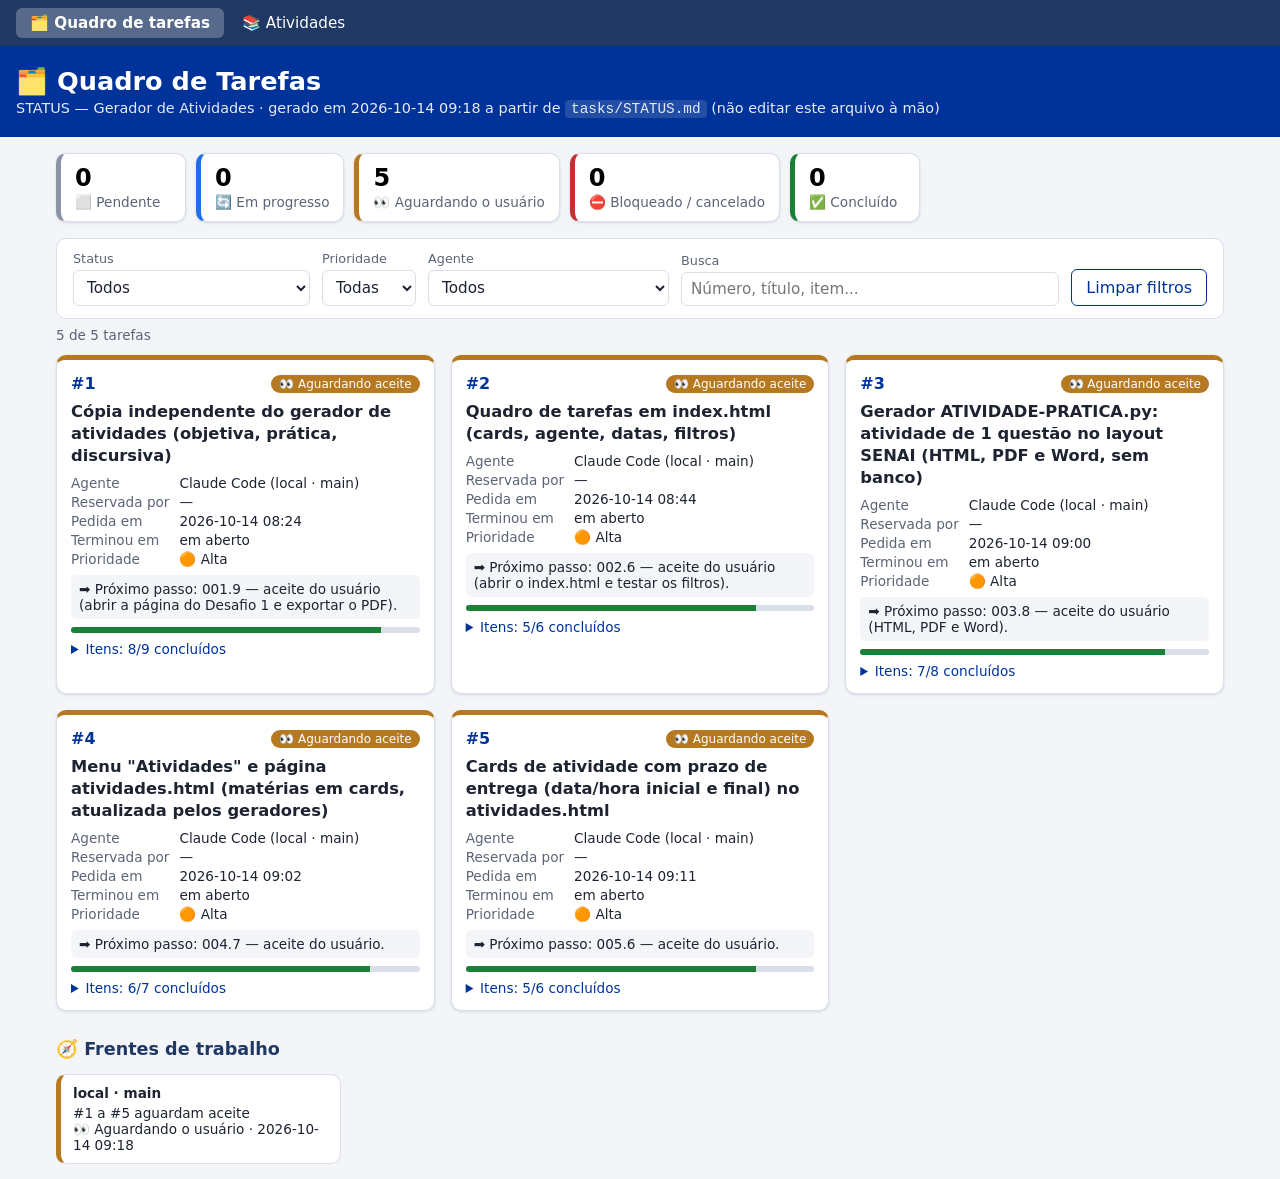
==== commit 6759dd0b: "feat(atividades): cards de atividade com prazo de entrega (padrao 1 dia, 07:00-18:00) por Claude Cod" ====
--- a/index.html
+++ b/index.html
@@ -16,7 +16,7 @@
 
     <header class="topo">
         <h1>🗂️ Quadro de Tarefas</h1>
-        <p class="topo__subtitulo">STATUS — Gerador de Atividades · gerado em 2026-10-14 09:08 a partir de
+        <p class="topo__subtitulo">STATUS — Gerador de Atividades · gerado em 2026-10-14 09:18 a partir de
             <code>tasks/STATUS.md</code> (não editar este arquivo à mão)</p>
     </header>
 
@@ -48,7 +48,7 @@
         </section>
     </main>
 
-    <script type="application/json" id="dados-quadro">{"titulo": "STATUS — Gerador de Atividades", "tarefas": [{"numero": "#1", "titulo": "Cópia independente do gerador de atividades (objetiva, prática, discursiva)", "prioridade": "🟠 Alta", "status": "👀 Aguardando aceite", "classe": "aguardando", "agente": "Claude Code (local · main)", "em_uso_por": "", "etapa": "etapas/ETAPA-001-90e93c4a-COPIA-INDEPENDENTE-DO-GERADOR.md", "executor": "Claude Code (local · main)", "pedido_em": "2026-10-14 08:24", "proximo_passo": "001.9 — aceite do usuário (abrir a página do Desafio 1 e exportar o PDF).", "objetivo": "ter os geradores de atividades num repositório próprio, que roda sozinho, com a", "itens": [{"numero": "001.1", "descricao": "Aprovação do plano pelo usuário", "status": "✅ Concluído", "classe": "concluido", "concluido_em": "2026-10-14 08:37"}, {"numero": "001.2", "descricao": "Copiar módulos Python e a tela (CSS/JS)", "status": "✅ Concluído", "classe": "concluido", "concluido_em": "2026-10-14 08:45"}, {"numero": "001.3", "descricao": "configuracao.py, modo local nos templates e geradores (sem menu/header/seed/banco)", "status": "✅ Concluído", "classe": "concluido", "concluido_em": "2026-10-14 08:45"}, {"numero": "001.4", "descricao": "assets/js/discursiva-local.js", "status": "✅ Concluído", "classe": "concluido", "concluido_em": "2026-10-14 08:45"}, {"numero": "001.5", "descricao": "gerar.py (objetiva, pratica, discursiva)", "status": "✅ Concluído", "classe": "concluido", "concluido_em": "2026-10-14 08:45"}, {"numero": "001.6", "descricao": "TESTES-DE-FRONTEND/materia.json + fonte e padrão de resposta do Desafio 1", "status": "✅ Concluído", "classe": "concluido", "concluido_em": "2026-10-14 08:45"}, {"numero": "001.7", "descricao": "Gerar o Desafio 1 e conferir os arquivos referenciados", "status": "✅ Concluído", "classe": "concluido", "concluido_em": "2026-10-14 08:45"}, {"numero": "001.8", "descricao": "README, CLAUDE.md, .gitignore + commit + push", "status": "✅ Concluído", "classe": "concluido", "concluido_em": "2026-10-14 08:45"}, {"numero": "001.9", "descricao": "Aceite do usuário (abrir TESTES-DE-FRONTEND/ATIVIDADES/DESAFIO-01-CASOS-DE-TESTE-LOGIN.html e exportar o PDF)", "status": "👀 Aguardando o usuário", "classe": "aguardando", "concluido_em": "—"}], "terminou_em": ""}, {"numero": "#2", "titulo": "Quadro de tarefas em index.html (cards, agente, datas, filtros)", "prioridade": "🟠 Alta", "status": "👀 Aguardando aceite", "classe": "aguardando", "agente": "Claude Code (local · main)", "em_uso_por": "", "etapa": "etapas/ETAPA-002-0bf86ac8-QUADRO-INDEX-HTML.md", "executor": "Claude Code (local · main)", "pedido_em": "2026-10-14 08:44", "proximo_passo": "002.6 — aceite do usuário (abrir o index.html e testar os filtros).", "objetivo": "ver o quadro de tarefas (tasks/STATUS.md + etapas) em cards, com filtros, num", "itens": [{"numero": "002.1", "descricao": "Aprovação do plano pelo usuário", "status": "✅ Concluído", "classe": "concluido", "concluido_em": "2026-10-14 08:48"}, {"numero": "002.2", "descricao": "Leitor do quadro (scripts/quadro/leitor_quadro.py)", "status": "✅ Concluído", "classe": "concluido", "concluido_em": "2026-10-14 08:49"}, {"numero": "002.3", "descricao": "Tela: modelo.html, quadro.css, quadro.js (cards, filtros, contadores, frentes)", "status": "✅ Concluído", "classe": "concluido", "concluido_em": "2026-10-14 08:51"}, {"numero": "002.4", "descricao": "scripts/gerar_quadro.py → index.html", "status": "✅ Concluído", "classe": "concluido", "concluido_em": "2026-10-14 08:51"}, {"numero": "002.5", "descricao": "Regra no CLAUDE.md + README + commit + push", "status": "✅ Concluído", "classe": "concluido", "concluido_em": "2026-10-14 08:51"}, {"numero": "002.6", "descricao": "Aceite do usuário (abrir o index.html)", "status": "👀 Aguardando o usuário", "classe": "aguardando", "concluido_em": "—"}], "terminou_em": ""}, {"numero": "#3", "titulo": "Gerador ATIVIDADE-PRATICA.py: atividade de 1 questão no layout SENAI (HTML, PDF e Word, sem banco)", "prioridade": "🟠 Alta", "status": "👀 Aguardando aceite", "classe": "aguardando", "agente": "Claude Code (local · main)", "em_uso_por": "", "etapa": "etapas/ETAPA-003-4c75f0e1-ATIVIDADE-PRATICA-1-QUESTAO.md", "executor": "Claude Code (local · main)", "pedido_em": "2026-10-14 09:00", "proximo_passo": "003.8 — aceite do usuário (HTML, PDF e Word).", "objetivo": "gerar atividade prática de 1 questão no layout SENAI da imagem, igual no HTML, no", "itens": [{"numero": "003.1", "descricao": "Aprovação do plano pelo usuário", "status": "✅ Concluído", "classe": "concluido", "concluido_em": "2026-10-14 09:02"}, {"numero": "003.2", "descricao": "Logo assets/img/logo-sesi-senai.png (copiado do aulasenai)", "status": "✅ Concluído", "classe": "concluido", "concluido_em": "2026-10-14 09:02"}, {"numero": "003.3", "descricao": "Template + CSS (tela e impressão A4)", "status": "✅ Concluído", "classe": "concluido", "concluido_em": "2026-10-14 09:04"}, {"numero": "003.4", "descricao": "JS: PDF (impressão) e Word (documento-word.js + exportador)", "status": "✅ Concluído", "classe": "concluido", "concluido_em": "2026-10-14 09:04"}, {"numero": "003.5", "descricao": "ATIVIDADE-PRATICA.py", "status": "✅ Concluído", "classe": "concluido", "concluido_em": "2026-10-14 09:04"}, {"numero": "003.6", "descricao": "Fonte do Desafio 1 (1 questão) e geração do HTML", "status": "✅ Concluído", "classe": "concluido", "concluido_em": "2026-10-14 09:04"}, {"numero": "003.7", "descricao": "README, quadro regenerado, commit + push", "status": "✅ Concluído", "classe": "concluido", "concluido_em": "2026-10-14 09:04"}, {"numero": "003.8", "descricao": "Aceite do usuário (abrir TESTES-DE-FRONTEND/ATIVIDADES/ATIVIDADE-PRATICA-DESAFIO-01-CASOS-DE-TESTE.html, exportar PDF e Word)", "status": "👀 Aguardando o usuário", "classe": "aguardando", "concluido_em": "—"}], "terminou_em": ""}, {"numero": "#4", "titulo": "Menu \"Atividades\" e página atividades.html (matérias em cards, atualizada pelos geradores)", "prioridade": "🟠 Alta", "status": "👀 Aguardando aceite", "classe": "aguardando", "agente": "Claude Code (local · main)", "em_uso_por": "", "etapa": "etapas/ETAPA-004-6e1ac89d-MENU-E-PAGINA-ATIVIDADES.md", "executor": "Claude Code (local · main)", "pedido_em": "2026-10-14 09:02", "proximo_passo": "004.7 — aceite do usuário.", "objetivo": "achar todas as atividades geradas numa página só, organizada por matéria, sempre", "itens": [{"numero": "004.1", "descricao": "Aprovação do plano pelo usuário", "status": "✅ Concluído", "classe": "concluido", "concluido_em": "2026-10-14 09:07"}, {"numero": "004.2", "descricao": "Leitor das atividades + scripts/gerar_pagina_atividades.py", "status": "✅ Concluído", "classe": "concluido", "concluido_em": "2026-10-14 09:08"}, {"numero": "004.3", "descricao": "Tela da página (cards por matéria, busca) + menu compartilhado", "status": "✅ Concluído", "classe": "concluido", "concluido_em": "2026-10-14 09:08"}, {"numero": "004.4", "descricao": "Menu no index.html (modelo do quadro)", "status": "✅ Concluído", "classe": "concluido", "concluido_em": "2026-10-14 09:08"}, {"numero": "004.5", "descricao": "gerar.py e ATIVIDADE-PRATICA.py atualizam a página sozinhos", "status": "✅ Concluído", "classe": "concluido", "concluido_em": "2026-10-14 09:08"}, {"numero": "004.6", "descricao": "Regra no CLAUDE.md + README, quadro regenerado, commit + push", "status": "✅ Concluído", "classe": "concluido", "concluido_em": "2026-10-14 09:08"}, {"numero": "004.7", "descricao": "Aceite do usuário (abrir index.html → menu Atividades)", "status": "👀 Aguardando o usuário", "classe": "aguardando", "concluido_em": "—"}], "terminou_em": ""}], "frentes": [{"Frente": "local · main", "Tarefa (etapa)": "#1, #2, #3 e #4 aguardam aceite", "Situação": "👀 Aguardando o usuário", "Atualizado em": "2026-10-14 09:08"}]}</script>
+    <script type="application/json" id="dados-quadro">{"titulo": "STATUS — Gerador de Atividades", "tarefas": [{"numero": "#1", "titulo": "Cópia independente do gerador de atividades (objetiva, prática, discursiva)", "prioridade": "🟠 Alta", "status": "👀 Aguardando aceite", "classe": "aguardando", "agente": "Claude Code (local · main)", "em_uso_por": "", "etapa": "etapas/ETAPA-001-90e93c4a-COPIA-INDEPENDENTE-DO-GERADOR.md", "executor": "Claude Code (local · main)", "pedido_em": "2026-10-14 08:24", "proximo_passo": "001.9 — aceite do usuário (abrir a página do Desafio 1 e exportar o PDF).", "objetivo": "ter os geradores de atividades num repositório próprio, que roda sozinho, com a", "itens": [{"numero": "001.1", "descricao": "Aprovação do plano pelo usuário", "status": "✅ Concluído", "classe": "concluido", "concluido_em": "2026-10-14 08:37"}, {"numero": "001.2", "descricao": "Copiar módulos Python e a tela (CSS/JS)", "status": "✅ Concluído", "classe": "concluido", "concluido_em": "2026-10-14 08:45"}, {"numero": "001.3", "descricao": "configuracao.py, modo local nos templates e geradores (sem menu/header/seed/banco)", "status": "✅ Concluído", "classe": "concluido", "concluido_em": "2026-10-14 08:45"}, {"numero": "001.4", "descricao": "assets/js/discursiva-local.js", "status": "✅ Concluído", "classe": "concluido", "concluido_em": "2026-10-14 08:45"}, {"numero": "001.5", "descricao": "gerar.py (objetiva, pratica, discursiva)", "status": "✅ Concluído", "classe": "concluido", "concluido_em": "2026-10-14 08:45"}, {"numero": "001.6", "descricao": "TESTES-DE-FRONTEND/materia.json + fonte e padrão de resposta do Desafio 1", "status": "✅ Concluído", "classe": "concluido", "concluido_em": "2026-10-14 08:45"}, {"numero": "001.7", "descricao": "Gerar o Desafio 1 e conferir os arquivos referenciados", "status": "✅ Concluído", "classe": "concluido", "concluido_em": "2026-10-14 08:45"}, {"numero": "001.8", "descricao": "README, CLAUDE.md, .gitignore + commit + push", "status": "✅ Concluído", "classe": "concluido", "concluido_em": "2026-10-14 08:45"}, {"numero": "001.9", "descricao": "Aceite do usuário (abrir TESTES-DE-FRONTEND/ATIVIDADES/DESAFIO-01-CASOS-DE-TESTE-LOGIN.html e exportar o PDF)", "status": "👀 Aguardando o usuário", "classe": "aguardando", "concluido_em": "—"}], "terminou_em": ""}, {"numero": "#2", "titulo": "Quadro de tarefas em index.html (cards, agente, datas, filtros)", "prioridade": "🟠 Alta", "status": "👀 Aguardando aceite", "classe": "aguardando", "agente": "Claude Code (local · main)", "em_uso_por": "", "etapa": "etapas/ETAPA-002-0bf86ac8-QUADRO-INDEX-HTML.md", "executor": "Claude Code (local · main)", "pedido_em": "2026-10-14 08:44", "proximo_passo": "002.6 — aceite do usuário (abrir o index.html e testar os filtros).", "objetivo": "ver o quadro de tarefas (tasks/STATUS.md + etapas) em cards, com filtros, num", "itens": [{"numero": "002.1", "descricao": "Aprovação do plano pelo usuário", "status": "✅ Concluído", "classe": "concluido", "concluido_em": "2026-10-14 08:48"}, {"numero": "002.2", "descricao": "Leitor do quadro (scripts/quadro/leitor_quadro.py)", "status": "✅ Concluído", "classe": "concluido", "concluido_em": "2026-10-14 08:49"}, {"numero": "002.3", "descricao": "Tela: modelo.html, quadro.css, quadro.js (cards, filtros, contadores, frentes)", "status": "✅ Concluído", "classe": "concluido", "concluido_em": "2026-10-14 08:51"}, {"numero": "002.4", "descricao": "scripts/gerar_quadro.py → index.html", "status": "✅ Concluído", "classe": "concluido", "concluido_em": "2026-10-14 08:51"}, {"numero": "002.5", "descricao": "Regra no CLAUDE.md + README + commit + push", "status": "✅ Concluído", "classe": "concluido", "concluido_em": "2026-10-14 08:51"}, {"numero": "002.6", "descricao": "Aceite do usuário (abrir o index.html)", "status": "👀 Aguardando o usuário", "classe": "aguardando", "concluido_em": "—"}], "terminou_em": ""}, {"numero": "#3", "titulo": "Gerador ATIVIDADE-PRATICA.py: atividade de 1 questão no layout SENAI (HTML, PDF e Word, sem banco)", "prioridade": "🟠 Alta", "status": "👀 Aguardando aceite", "classe": "aguardando", "agente": "Claude Code (local · main)", "em_uso_por": "", "etapa": "etapas/ETAPA-003-4c75f0e1-ATIVIDADE-PRATICA-1-QUESTAO.md", "executor": "Claude Code (local · main)", "pedido_em": "2026-10-14 09:00", "proximo_passo": "003.8 — aceite do usuário (HTML, PDF e Word).", "objetivo": "gerar atividade prática de 1 questão no layout SENAI da imagem, igual no HTML, no", "itens": [{"numero": "003.1", "descricao": "Aprovação do plano pelo usuário", "status": "✅ Concluído", "classe": "concluido", "concluido_em": "2026-10-14 09:02"}, {"numero": "003.2", "descricao": "Logo assets/img/logo-sesi-senai.png (copiado do aulasenai)", "status": "✅ Concluído", "classe": "concluido", "concluido_em": "2026-10-14 09:02"}, {"numero": "003.3", "descricao": "Template + CSS (tela e impressão A4)", "status": "✅ Concluído", "classe": "concluido", "concluido_em": "2026-10-14 09:04"}, {"numero": "003.4", "descricao": "JS: PDF (impressão) e Word (documento-word.js + exportador)", "status": "✅ Concluído", "classe": "concluido", "concluido_em": "2026-10-14 09:04"}, {"numero": "003.5", "descricao": "ATIVIDADE-PRATICA.py", "status": "✅ Concluído", "classe": "concluido", "concluido_em": "2026-10-14 09:04"}, {"numero": "003.6", "descricao": "Fonte do Desafio 1 (1 questão) e geração do HTML", "status": "✅ Concluído", "classe": "concluido", "concluido_em": "2026-10-14 09:04"}, {"numero": "003.7", "descricao": "README, quadro regenerado, commit + push", "status": "✅ Concluído", "classe": "concluido", "concluido_em": "2026-10-14 09:04"}, {"numero": "003.8", "descricao": "Aceite do usuário (abrir TESTES-DE-FRONTEND/ATIVIDADES/ATIVIDADE-PRATICA-DESAFIO-01-CASOS-DE-TESTE.html, exportar PDF e Word)", "status": "👀 Aguardando o usuário", "classe": "aguardando", "concluido_em": "—"}], "terminou_em": ""}, {"numero": "#4", "titulo": "Menu \"Atividades\" e página atividades.html (matérias em cards, atualizada pelos geradores)", "prioridade": "🟠 Alta", "status": "👀 Aguardando aceite", "classe": "aguardando", "agente": "Claude Code (local · main)", "em_uso_por": "", "etapa": "etapas/ETAPA-004-6e1ac89d-MENU-E-PAGINA-ATIVIDADES.md", "executor": "Claude Code (local · main)", "pedido_em": "2026-10-14 09:02", "proximo_passo": "004.7 — aceite do usuário.", "objetivo": "achar todas as atividades geradas numa página só, organizada por matéria, sempre", "itens": [{"numero": "004.1", "descricao": "Aprovação do plano pelo usuário", "status": "✅ Concluído", "classe": "concluido", "concluido_em": "2026-10-14 09:07"}, {"numero": "004.2", "descricao": "Leitor das atividades + scripts/gerar_pagina_atividades.py", "status": "✅ Concluído", "classe": "concluido", "concluido_em": "2026-10-14 09:08"}, {"numero": "004.3", "descricao": "Tela da página (cards por matéria, busca) + menu compartilhado", "status": "✅ Concluído", "classe": "concluido", "concluido_em": "2026-10-14 09:08"}, {"numero": "004.4", "descricao": "Menu no index.html (modelo do quadro)", "status": "✅ Concluído", "classe": "concluido", "concluido_em": "2026-10-14 09:08"}, {"numero": "004.5", "descricao": "gerar.py e ATIVIDADE-PRATICA.py atualizam a página sozinhos", "status": "✅ Concluído", "classe": "concluido", "concluido_em": "2026-10-14 09:08"}, {"numero": "004.6", "descricao": "Regra no CLAUDE.md + README, quadro regenerado, commit + push", "status": "✅ Concluído", "classe": "concluido", "concluido_em": "2026-10-14 09:08"}, {"numero": "004.7", "descricao": "Aceite do usuário (abrir index.html → menu Atividades)", "status": "👀 Aguardando o usuário", "classe": "aguardando", "concluido_em": "—"}], "terminou_em": ""}, {"numero": "#5", "titulo": "Cards de atividade com prazo de entrega (data/hora inicial e final) no atividades.html", "prioridade": "🟠 Alta", "status": "👀 Aguardando aceite", "classe": "aguardando", "agente": "Claude Code (local · main)", "em_uso_por": "", "etapa": "etapas/ETAPA-005-5ffac7c5-CARDS-DE-ATIVIDADE-E-PRAZOS.md", "executor": "Claude Code (local · main)", "pedido_em": "2026-10-14 09:11", "proximo_passo": "005.6 — aceite do usuário.", "objetivo": "cada atividade num card pequeno dentro do card da matéria, com o prazo de entrega", "itens": [{"numero": "005.1", "descricao": "Aprovação do plano e datas das 2 atividades", "status": "✅ Concluído", "classe": "concluido", "concluido_em": "2026-10-14 09:15"}, {"numero": "005.2", "descricao": "Leitura e validação do prazo (módulo comum) + meta tags nos 3 geradores/templates", "status": "✅ Concluído", "classe": "concluido", "concluido_em": "2026-10-14 09:18"}, {"numero": "005.3", "descricao": "Leitor do atividades.html lê prazo e tipo", "status": "✅ Concluído", "classe": "concluido", "concluido_em": "2026-10-14 09:18"}, {"numero": "005.4", "descricao": "Tela: card da matéria largo + cards pequenos + situação", "status": "✅ Concluído", "classe": "concluido", "concluido_em": "2026-10-14 09:18"}, {"numero": "005.5", "descricao": "Prazos nas 2 fontes, regenerar, README, quadro, commit + push", "status": "✅ Concluído", "classe": "concluido", "concluido_em": "2026-10-14 09:18"}, {"numero": "005.6", "descricao": "Aceite do usuário (abrir atividades.html)", "status": "👀 Aguardando o usuário", "classe": "aguardando", "concluido_em": "—"}], "terminou_em": ""}], "frentes": [{"Frente": "local · main", "Tarefa (etapa)": "#1 a #5 aguardam aceite", "Situação": "👀 Aguardando o usuário", "Atualizado em": "2026-10-14 09:18"}]}</script>
     <script src="scripts/quadro/quadro.js"></script>
 </body>
 </html>
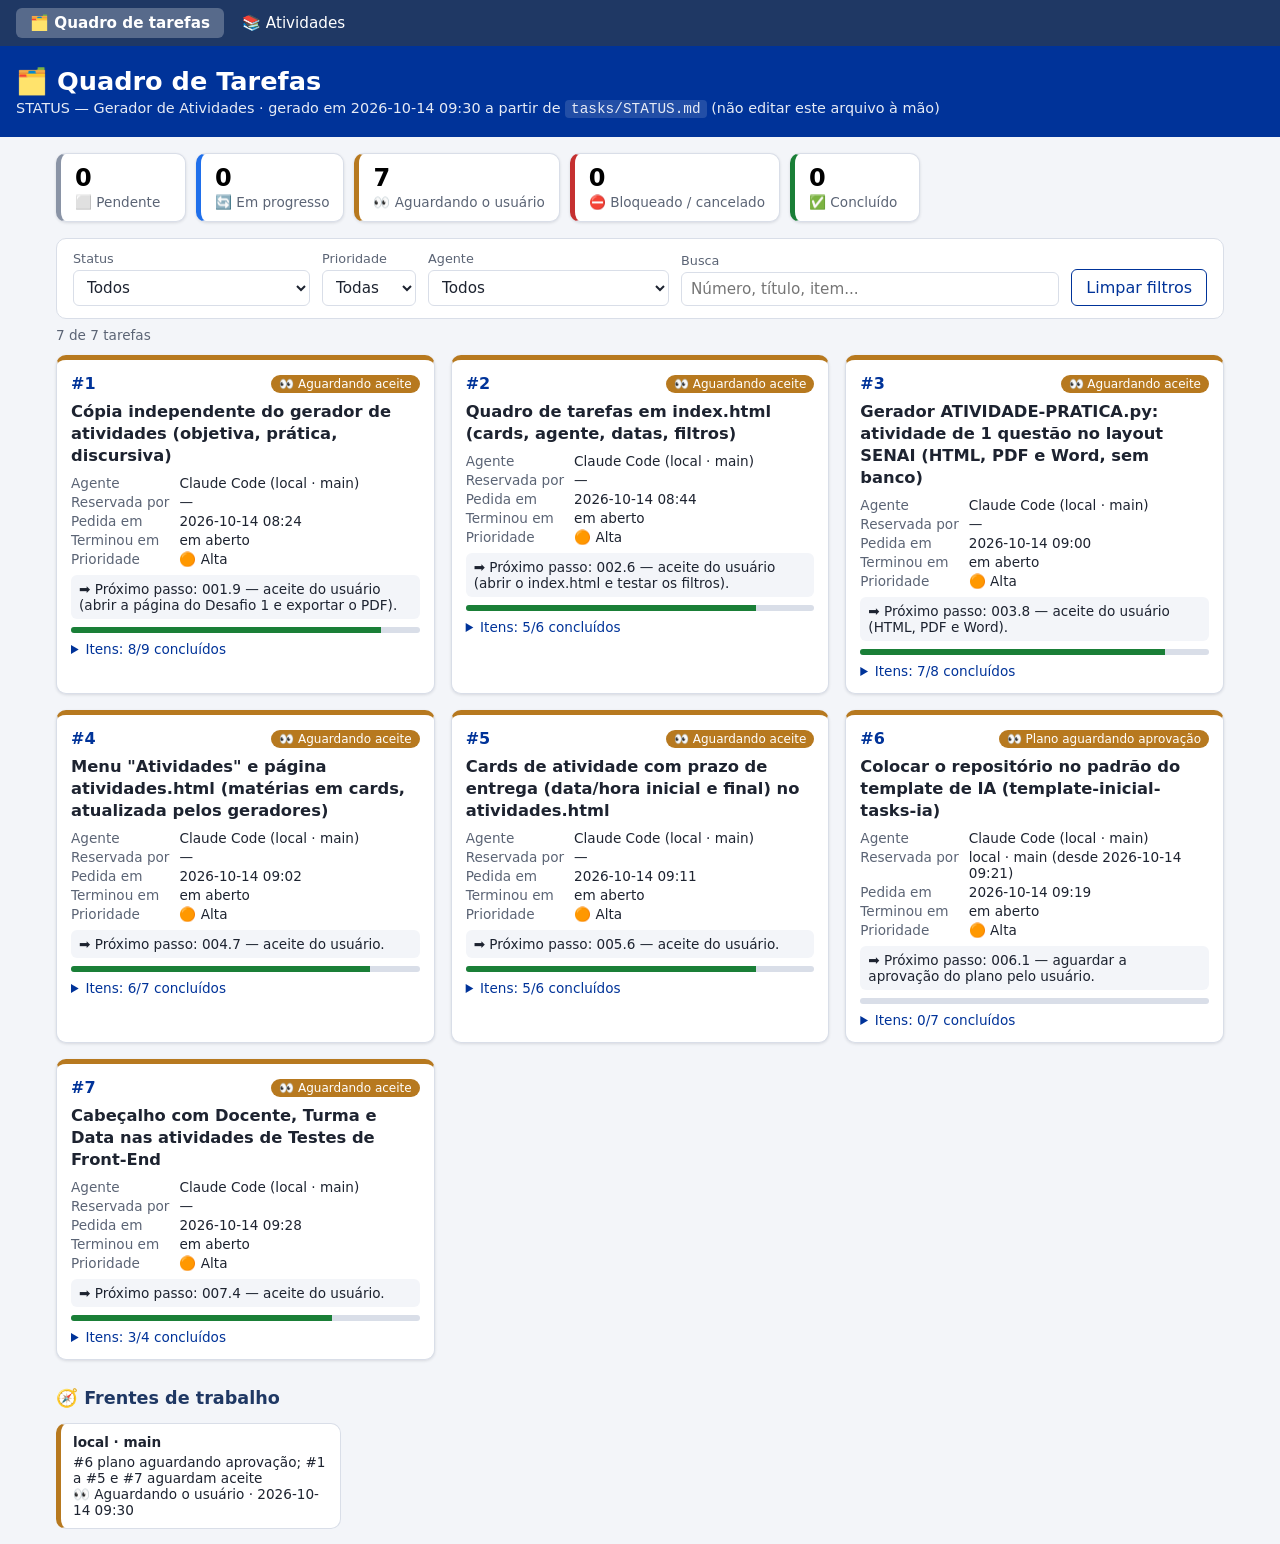
==== commit b5377d04: "feat(atividades): cabecalho com docente, turma e data; estudante em branco por Claude Code (local · " ====
--- a/index.html
+++ b/index.html
@@ -16,7 +16,7 @@
 
     <header class="topo">
         <h1>🗂️ Quadro de Tarefas</h1>
-        <p class="topo__subtitulo">STATUS — Gerador de Atividades · gerado em 2026-10-14 09:18 a partir de
+        <p class="topo__subtitulo">STATUS — Gerador de Atividades · gerado em 2026-10-14 09:30 a partir de
             <code>tasks/STATUS.md</code> (não editar este arquivo à mão)</p>
     </header>
 
@@ -48,7 +48,7 @@
         </section>
     </main>
 
-    <script type="application/json" id="dados-quadro">{"titulo": "STATUS — Gerador de Atividades", "tarefas": [{"numero": "#1", "titulo": "Cópia independente do gerador de atividades (objetiva, prática, discursiva)", "prioridade": "🟠 Alta", "status": "👀 Aguardando aceite", "classe": "aguardando", "agente": "Claude Code (local · main)", "em_uso_por": "", "etapa": "etapas/ETAPA-001-90e93c4a-COPIA-INDEPENDENTE-DO-GERADOR.md", "executor": "Claude Code (local · main)", "pedido_em": "2026-10-14 08:24", "proximo_passo": "001.9 — aceite do usuário (abrir a página do Desafio 1 e exportar o PDF).", "objetivo": "ter os geradores de atividades num repositório próprio, que roda sozinho, com a", "itens": [{"numero": "001.1", "descricao": "Aprovação do plano pelo usuário", "status": "✅ Concluído", "classe": "concluido", "concluido_em": "2026-10-14 08:37"}, {"numero": "001.2", "descricao": "Copiar módulos Python e a tela (CSS/JS)", "status": "✅ Concluído", "classe": "concluido", "concluido_em": "2026-10-14 08:45"}, {"numero": "001.3", "descricao": "configuracao.py, modo local nos templates e geradores (sem menu/header/seed/banco)", "status": "✅ Concluído", "classe": "concluido", "concluido_em": "2026-10-14 08:45"}, {"numero": "001.4", "descricao": "assets/js/discursiva-local.js", "status": "✅ Concluído", "classe": "concluido", "concluido_em": "2026-10-14 08:45"}, {"numero": "001.5", "descricao": "gerar.py (objetiva, pratica, discursiva)", "status": "✅ Concluído", "classe": "concluido", "concluido_em": "2026-10-14 08:45"}, {"numero": "001.6", "descricao": "TESTES-DE-FRONTEND/materia.json + fonte e padrão de resposta do Desafio 1", "status": "✅ Concluído", "classe": "concluido", "concluido_em": "2026-10-14 08:45"}, {"numero": "001.7", "descricao": "Gerar o Desafio 1 e conferir os arquivos referenciados", "status": "✅ Concluído", "classe": "concluido", "concluido_em": "2026-10-14 08:45"}, {"numero": "001.8", "descricao": "README, CLAUDE.md, .gitignore + commit + push", "status": "✅ Concluído", "classe": "concluido", "concluido_em": "2026-10-14 08:45"}, {"numero": "001.9", "descricao": "Aceite do usuário (abrir TESTES-DE-FRONTEND/ATIVIDADES/DESAFIO-01-CASOS-DE-TESTE-LOGIN.html e exportar o PDF)", "status": "👀 Aguardando o usuário", "classe": "aguardando", "concluido_em": "—"}], "terminou_em": ""}, {"numero": "#2", "titulo": "Quadro de tarefas em index.html (cards, agente, datas, filtros)", "prioridade": "🟠 Alta", "status": "👀 Aguardando aceite", "classe": "aguardando", "agente": "Claude Code (local · main)", "em_uso_por": "", "etapa": "etapas/ETAPA-002-0bf86ac8-QUADRO-INDEX-HTML.md", "executor": "Claude Code (local · main)", "pedido_em": "2026-10-14 08:44", "proximo_passo": "002.6 — aceite do usuário (abrir o index.html e testar os filtros).", "objetivo": "ver o quadro de tarefas (tasks/STATUS.md + etapas) em cards, com filtros, num", "itens": [{"numero": "002.1", "descricao": "Aprovação do plano pelo usuário", "status": "✅ Concluído", "classe": "concluido", "concluido_em": "2026-10-14 08:48"}, {"numero": "002.2", "descricao": "Leitor do quadro (scripts/quadro/leitor_quadro.py)", "status": "✅ Concluído", "classe": "concluido", "concluido_em": "2026-10-14 08:49"}, {"numero": "002.3", "descricao": "Tela: modelo.html, quadro.css, quadro.js (cards, filtros, contadores, frentes)", "status": "✅ Concluído", "classe": "concluido", "concluido_em": "2026-10-14 08:51"}, {"numero": "002.4", "descricao": "scripts/gerar_quadro.py → index.html", "status": "✅ Concluído", "classe": "concluido", "concluido_em": "2026-10-14 08:51"}, {"numero": "002.5", "descricao": "Regra no CLAUDE.md + README + commit + push", "status": "✅ Concluído", "classe": "concluido", "concluido_em": "2026-10-14 08:51"}, {"numero": "002.6", "descricao": "Aceite do usuário (abrir o index.html)", "status": "👀 Aguardando o usuário", "classe": "aguardando", "concluido_em": "—"}], "terminou_em": ""}, {"numero": "#3", "titulo": "Gerador ATIVIDADE-PRATICA.py: atividade de 1 questão no layout SENAI (HTML, PDF e Word, sem banco)", "prioridade": "🟠 Alta", "status": "👀 Aguardando aceite", "classe": "aguardando", "agente": "Claude Code (local · main)", "em_uso_por": "", "etapa": "etapas/ETAPA-003-4c75f0e1-ATIVIDADE-PRATICA-1-QUESTAO.md", "executor": "Claude Code (local · main)", "pedido_em": "2026-10-14 09:00", "proximo_passo": "003.8 — aceite do usuário (HTML, PDF e Word).", "objetivo": "gerar atividade prática de 1 questão no layout SENAI da imagem, igual no HTML, no", "itens": [{"numero": "003.1", "descricao": "Aprovação do plano pelo usuário", "status": "✅ Concluído", "classe": "concluido", "concluido_em": "2026-10-14 09:02"}, {"numero": "003.2", "descricao": "Logo assets/img/logo-sesi-senai.png (copiado do aulasenai)", "status": "✅ Concluído", "classe": "concluido", "concluido_em": "2026-10-14 09:02"}, {"numero": "003.3", "descricao": "Template + CSS (tela e impressão A4)", "status": "✅ Concluído", "classe": "concluido", "concluido_em": "2026-10-14 09:04"}, {"numero": "003.4", "descricao": "JS: PDF (impressão) e Word (documento-word.js + exportador)", "status": "✅ Concluído", "classe": "concluido", "concluido_em": "2026-10-14 09:04"}, {"numero": "003.5", "descricao": "ATIVIDADE-PRATICA.py", "status": "✅ Concluído", "classe": "concluido", "concluido_em": "2026-10-14 09:04"}, {"numero": "003.6", "descricao": "Fonte do Desafio 1 (1 questão) e geração do HTML", "status": "✅ Concluído", "classe": "concluido", "concluido_em": "2026-10-14 09:04"}, {"numero": "003.7", "descricao": "README, quadro regenerado, commit + push", "status": "✅ Concluído", "classe": "concluido", "concluido_em": "2026-10-14 09:04"}, {"numero": "003.8", "descricao": "Aceite do usuário (abrir TESTES-DE-FRONTEND/ATIVIDADES/ATIVIDADE-PRATICA-DESAFIO-01-CASOS-DE-TESTE.html, exportar PDF e Word)", "status": "👀 Aguardando o usuário", "classe": "aguardando", "concluido_em": "—"}], "terminou_em": ""}, {"numero": "#4", "titulo": "Menu \"Atividades\" e página atividades.html (matérias em cards, atualizada pelos geradores)", "prioridade": "🟠 Alta", "status": "👀 Aguardando aceite", "classe": "aguardando", "agente": "Claude Code (local · main)", "em_uso_por": "", "etapa": "etapas/ETAPA-004-6e1ac89d-MENU-E-PAGINA-ATIVIDADES.md", "executor": "Claude Code (local · main)", "pedido_em": "2026-10-14 09:02", "proximo_passo": "004.7 — aceite do usuário.", "objetivo": "achar todas as atividades geradas numa página só, organizada por matéria, sempre", "itens": [{"numero": "004.1", "descricao": "Aprovação do plano pelo usuário", "status": "✅ Concluído", "classe": "concluido", "concluido_em": "2026-10-14 09:07"}, {"numero": "004.2", "descricao": "Leitor das atividades + scripts/gerar_pagina_atividades.py", "status": "✅ Concluído", "classe": "concluido", "concluido_em": "2026-10-14 09:08"}, {"numero": "004.3", "descricao": "Tela da página (cards por matéria, busca) + menu compartilhado", "status": "✅ Concluído", "classe": "concluido", "concluido_em": "2026-10-14 09:08"}, {"numero": "004.4", "descricao": "Menu no index.html (modelo do quadro)", "status": "✅ Concluído", "classe": "concluido", "concluido_em": "2026-10-14 09:08"}, {"numero": "004.5", "descricao": "gerar.py e ATIVIDADE-PRATICA.py atualizam a página sozinhos", "status": "✅ Concluído", "classe": "concluido", "concluido_em": "2026-10-14 09:08"}, {"numero": "004.6", "descricao": "Regra no CLAUDE.md + README, quadro regenerado, commit + push", "status": "✅ Concluído", "classe": "concluido", "concluido_em": "2026-10-14 09:08"}, {"numero": "004.7", "descricao": "Aceite do usuário (abrir index.html → menu Atividades)", "status": "👀 Aguardando o usuário", "classe": "aguardando", "concluido_em": "—"}], "terminou_em": ""}, {"numero": "#5", "titulo": "Cards de atividade com prazo de entrega (data/hora inicial e final) no atividades.html", "prioridade": "🟠 Alta", "status": "👀 Aguardando aceite", "classe": "aguardando", "agente": "Claude Code (local · main)", "em_uso_por": "", "etapa": "etapas/ETAPA-005-5ffac7c5-CARDS-DE-ATIVIDADE-E-PRAZOS.md", "executor": "Claude Code (local · main)", "pedido_em": "2026-10-14 09:11", "proximo_passo": "005.6 — aceite do usuário.", "objetivo": "cada atividade num card pequeno dentro do card da matéria, com o prazo de entrega", "itens": [{"numero": "005.1", "descricao": "Aprovação do plano e datas das 2 atividades", "status": "✅ Concluído", "classe": "concluido", "concluido_em": "2026-10-14 09:15"}, {"numero": "005.2", "descricao": "Leitura e validação do prazo (módulo comum) + meta tags nos 3 geradores/templates", "status": "✅ Concluído", "classe": "concluido", "concluido_em": "2026-10-14 09:18"}, {"numero": "005.3", "descricao": "Leitor do atividades.html lê prazo e tipo", "status": "✅ Concluído", "classe": "concluido", "concluido_em": "2026-10-14 09:18"}, {"numero": "005.4", "descricao": "Tela: card da matéria largo + cards pequenos + situação", "status": "✅ Concluído", "classe": "concluido", "concluido_em": "2026-10-14 09:18"}, {"numero": "005.5", "descricao": "Prazos nas 2 fontes, regenerar, README, quadro, commit + push", "status": "✅ Concluído", "classe": "concluido", "concluido_em": "2026-10-14 09:18"}, {"numero": "005.6", "descricao": "Aceite do usuário (abrir atividades.html)", "status": "👀 Aguardando o usuário", "classe": "aguardando", "concluido_em": "—"}], "terminou_em": ""}], "frentes": [{"Frente": "local · main", "Tarefa (etapa)": "#1 a #5 aguardam aceite", "Situação": "👀 Aguardando o usuário", "Atualizado em": "2026-10-14 09:18"}]}</script>
+    <script type="application/json" id="dados-quadro">{"titulo": "STATUS — Gerador de Atividades", "tarefas": [{"numero": "#1", "titulo": "Cópia independente do gerador de atividades (objetiva, prática, discursiva)", "prioridade": "🟠 Alta", "status": "👀 Aguardando aceite", "classe": "aguardando", "agente": "Claude Code (local · main)", "em_uso_por": "", "etapa": "etapas/ETAPA-001-90e93c4a-COPIA-INDEPENDENTE-DO-GERADOR.md", "executor": "Claude Code (local · main)", "pedido_em": "2026-10-14 08:24", "proximo_passo": "001.9 — aceite do usuário (abrir a página do Desafio 1 e exportar o PDF).", "objetivo": "ter os geradores de atividades num repositório próprio, que roda sozinho, com a", "itens": [{"numero": "001.1", "descricao": "Aprovação do plano pelo usuário", "status": "✅ Concluído", "classe": "concluido", "concluido_em": "2026-10-14 08:37"}, {"numero": "001.2", "descricao": "Copiar módulos Python e a tela (CSS/JS)", "status": "✅ Concluído", "classe": "concluido", "concluido_em": "2026-10-14 08:45"}, {"numero": "001.3", "descricao": "configuracao.py, modo local nos templates e geradores (sem menu/header/seed/banco)", "status": "✅ Concluído", "classe": "concluido", "concluido_em": "2026-10-14 08:45"}, {"numero": "001.4", "descricao": "assets/js/discursiva-local.js", "status": "✅ Concluído", "classe": "concluido", "concluido_em": "2026-10-14 08:45"}, {"numero": "001.5", "descricao": "gerar.py (objetiva, pratica, discursiva)", "status": "✅ Concluído", "classe": "concluido", "concluido_em": "2026-10-14 08:45"}, {"numero": "001.6", "descricao": "TESTES-DE-FRONTEND/materia.json + fonte e padrão de resposta do Desafio 1", "status": "✅ Concluído", "classe": "concluido", "concluido_em": "2026-10-14 08:45"}, {"numero": "001.7", "descricao": "Gerar o Desafio 1 e conferir os arquivos referenciados", "status": "✅ Concluído", "classe": "concluido", "concluido_em": "2026-10-14 08:45"}, {"numero": "001.8", "descricao": "README, CLAUDE.md, .gitignore + commit + push", "status": "✅ Concluído", "classe": "concluido", "concluido_em": "2026-10-14 08:45"}, {"numero": "001.9", "descricao": "Aceite do usuário (abrir TESTES-DE-FRONTEND/ATIVIDADES/DESAFIO-01-CASOS-DE-TESTE-LOGIN.html e exportar o PDF)", "status": "👀 Aguardando o usuário", "classe": "aguardando", "concluido_em": "—"}], "terminou_em": ""}, {"numero": "#2", "titulo": "Quadro de tarefas em index.html (cards, agente, datas, filtros)", "prioridade": "🟠 Alta", "status": "👀 Aguardando aceite", "classe": "aguardando", "agente": "Claude Code (local · main)", "em_uso_por": "", "etapa": "etapas/ETAPA-002-0bf86ac8-QUADRO-INDEX-HTML.md", "executor": "Claude Code (local · main)", "pedido_em": "2026-10-14 08:44", "proximo_passo": "002.6 — aceite do usuário (abrir o index.html e testar os filtros).", "objetivo": "ver o quadro de tarefas (tasks/STATUS.md + etapas) em cards, com filtros, num", "itens": [{"numero": "002.1", "descricao": "Aprovação do plano pelo usuário", "status": "✅ Concluído", "classe": "concluido", "concluido_em": "2026-10-14 08:48"}, {"numero": "002.2", "descricao": "Leitor do quadro (scripts/quadro/leitor_quadro.py)", "status": "✅ Concluído", "classe": "concluido", "concluido_em": "2026-10-14 08:49"}, {"numero": "002.3", "descricao": "Tela: modelo.html, quadro.css, quadro.js (cards, filtros, contadores, frentes)", "status": "✅ Concluído", "classe": "concluido", "concluido_em": "2026-10-14 08:51"}, {"numero": "002.4", "descricao": "scripts/gerar_quadro.py → index.html", "status": "✅ Concluído", "classe": "concluido", "concluido_em": "2026-10-14 08:51"}, {"numero": "002.5", "descricao": "Regra no CLAUDE.md + README + commit + push", "status": "✅ Concluído", "classe": "concluido", "concluido_em": "2026-10-14 08:51"}, {"numero": "002.6", "descricao": "Aceite do usuário (abrir o index.html)", "status": "👀 Aguardando o usuário", "classe": "aguardando", "concluido_em": "—"}], "terminou_em": ""}, {"numero": "#3", "titulo": "Gerador ATIVIDADE-PRATICA.py: atividade de 1 questão no layout SENAI (HTML, PDF e Word, sem banco)", "prioridade": "🟠 Alta", "status": "👀 Aguardando aceite", "classe": "aguardando", "agente": "Claude Code (local · main)", "em_uso_por": "", "etapa": "etapas/ETAPA-003-4c75f0e1-ATIVIDADE-PRATICA-1-QUESTAO.md", "executor": "Claude Code (local · main)", "pedido_em": "2026-10-14 09:00", "proximo_passo": "003.8 — aceite do usuário (HTML, PDF e Word).", "objetivo": "gerar atividade prática de 1 questão no layout SENAI da imagem, igual no HTML, no", "itens": [{"numero": "003.1", "descricao": "Aprovação do plano pelo usuário", "status": "✅ Concluído", "classe": "concluido", "concluido_em": "2026-10-14 09:02"}, {"numero": "003.2", "descricao": "Logo assets/img/logo-sesi-senai.png (copiado do aulasenai)", "status": "✅ Concluído", "classe": "concluido", "concluido_em": "2026-10-14 09:02"}, {"numero": "003.3", "descricao": "Template + CSS (tela e impressão A4)", "status": "✅ Concluído", "classe": "concluido", "concluido_em": "2026-10-14 09:04"}, {"numero": "003.4", "descricao": "JS: PDF (impressão) e Word (documento-word.js + exportador)", "status": "✅ Concluído", "classe": "concluido", "concluido_em": "2026-10-14 09:04"}, {"numero": "003.5", "descricao": "ATIVIDADE-PRATICA.py", "status": "✅ Concluído", "classe": "concluido", "concluido_em": "2026-10-14 09:04"}, {"numero": "003.6", "descricao": "Fonte do Desafio 1 (1 questão) e geração do HTML", "status": "✅ Concluído", "classe": "concluido", "concluido_em": "2026-10-14 09:04"}, {"numero": "003.7", "descricao": "README, quadro regenerado, commit + push", "status": "✅ Concluído", "classe": "concluido", "concluido_em": "2026-10-14 09:04"}, {"numero": "003.8", "descricao": "Aceite do usuário (abrir TESTES-DE-FRONTEND/ATIVIDADES/ATIVIDADE-PRATICA-DESAFIO-01-CASOS-DE-TESTE.html, exportar PDF e Word)", "status": "👀 Aguardando o usuário", "classe": "aguardando", "concluido_em": "—"}], "terminou_em": ""}, {"numero": "#4", "titulo": "Menu \"Atividades\" e página atividades.html (matérias em cards, atualizada pelos geradores)", "prioridade": "🟠 Alta", "status": "👀 Aguardando aceite", "classe": "aguardando", "agente": "Claude Code (local · main)", "em_uso_por": "", "etapa": "etapas/ETAPA-004-6e1ac89d-MENU-E-PAGINA-ATIVIDADES.md", "executor": "Claude Code (local · main)", "pedido_em": "2026-10-14 09:02", "proximo_passo": "004.7 — aceite do usuário.", "objetivo": "achar todas as atividades geradas numa página só, organizada por matéria, sempre", "itens": [{"numero": "004.1", "descricao": "Aprovação do plano pelo usuário", "status": "✅ Concluído", "classe": "concluido", "concluido_em": "2026-10-14 09:07"}, {"numero": "004.2", "descricao": "Leitor das atividades + scripts/gerar_pagina_atividades.py", "status": "✅ Concluído", "classe": "concluido", "concluido_em": "2026-10-14 09:08"}, {"numero": "004.3", "descricao": "Tela da página (cards por matéria, busca) + menu compartilhado", "status": "✅ Concluído", "classe": "concluido", "concluido_em": "2026-10-14 09:08"}, {"numero": "004.4", "descricao": "Menu no index.html (modelo do quadro)", "status": "✅ Concluído", "classe": "concluido", "concluido_em": "2026-10-14 09:08"}, {"numero": "004.5", "descricao": "gerar.py e ATIVIDADE-PRATICA.py atualizam a página sozinhos", "status": "✅ Concluído", "classe": "concluido", "concluido_em": "2026-10-14 09:08"}, {"numero": "004.6", "descricao": "Regra no CLAUDE.md + README, quadro regenerado, commit + push", "status": "✅ Concluído", "classe": "concluido", "concluido_em": "2026-10-14 09:08"}, {"numero": "004.7", "descricao": "Aceite do usuário (abrir index.html → menu Atividades)", "status": "👀 Aguardando o usuário", "classe": "aguardando", "concluido_em": "—"}], "terminou_em": ""}, {"numero": "#5", "titulo": "Cards de atividade com prazo de entrega (data/hora inicial e final) no atividades.html", "prioridade": "🟠 Alta", "status": "👀 Aguardando aceite", "classe": "aguardando", "agente": "Claude Code (local · main)", "em_uso_por": "", "etapa": "etapas/ETAPA-005-5ffac7c5-CARDS-DE-ATIVIDADE-E-PRAZOS.md", "executor": "Claude Code (local · main)", "pedido_em": "2026-10-14 09:11", "proximo_passo": "005.6 — aceite do usuário.", "objetivo": "cada atividade num card pequeno dentro do card da matéria, com o prazo de entrega", "itens": [{"numero": "005.1", "descricao": "Aprovação do plano e datas das 2 atividades", "status": "✅ Concluído", "classe": "concluido", "concluido_em": "2026-10-14 09:15"}, {"numero": "005.2", "descricao": "Leitura e validação do prazo (módulo comum) + meta tags nos 3 geradores/templates", "status": "✅ Concluído", "classe": "concluido", "concluido_em": "2026-10-14 09:18"}, {"numero": "005.3", "descricao": "Leitor do atividades.html lê prazo e tipo", "status": "✅ Concluído", "classe": "concluido", "concluido_em": "2026-10-14 09:18"}, {"numero": "005.4", "descricao": "Tela: card da matéria largo + cards pequenos + situação", "status": "✅ Concluído", "classe": "concluido", "concluido_em": "2026-10-14 09:18"}, {"numero": "005.5", "descricao": "Prazos nas 2 fontes, regenerar, README, quadro, commit + push", "status": "✅ Concluído", "classe": "concluido", "concluido_em": "2026-10-14 09:18"}, {"numero": "005.6", "descricao": "Aceite do usuário (abrir atividades.html)", "status": "👀 Aguardando o usuário", "classe": "aguardando", "concluido_em": "—"}], "terminou_em": ""}, {"numero": "#6", "titulo": "Colocar o repositório no padrão do template de IA (template-inicial-tasks-ia)", "prioridade": "🟠 Alta", "status": "👀 Plano aguardando aprovação", "classe": "aguardando", "agente": "Claude Code (local · main)", "em_uso_por": "local · main (desde 2026-10-14 09:21)", "etapa": "etapas/ETAPA-006-b763ffc4-PADRAO-TEMPLATE-IA.md", "executor": "Claude Code (local · main)", "pedido_em": "2026-10-14 09:19", "proximo_passo": "006.1 — aguardar a aprovação do plano pelo usuário.", "objetivo": "deixar o gerador-atividades com a mesma estrutura de regras, quadro, skills,", "itens": [{"numero": "006.1", "descricao": "Aprovação do plano pelo usuário", "status": "👀 Aguardando o usuário", "classe": "aguardando", "concluido_em": "—"}, {"numero": "006.2", "descricao": "Copiar regras, skills, agentes, hooks, scripts e configs do template", "status": "⬜ Pendente", "classe": "pendente", "concluido_em": "—"}, {"numero": "006.3", "descricao": "CLAUDE.md ponte + regra do projeto + INDEX + testes-validacao", "status": "⬜ Pendente", "classe": "pendente", "concluido_em": "—"}, {"numero": "006.4", "descricao": "Migrar quadro (STATUS, task_complete, seções de subtarefa nas etapas)", "status": "⬜ Pendente", "classe": "pendente", "concluido_em": "—"}, {"numero": "006.5", "descricao": "Leitor do index.html no modelo novo + menu Regras", "status": "⬜ Pendente", "classe": "pendente", "concluido_em": "—"}, {"numero": "006.6", "descricao": "README, commit + push", "status": "⬜ Pendente", "classe": "pendente", "concluido_em": "—"}, {"numero": "006.7", "descricao": "Aceite do usuário", "status": "⬜ Pendente", "classe": "pendente", "concluido_em": "—"}], "terminou_em": ""}, {"numero": "#7", "titulo": "Cabeçalho com Docente, Turma e Data nas atividades de Testes de Front-End", "prioridade": "🟠 Alta", "status": "👀 Aguardando aceite", "classe": "aguardando", "agente": "Claude Code (local · main)", "em_uso_por": "", "etapa": "etapas/ETAPA-007-0b5257d3-CABECALHO-DOCENTE-TURMA-DATA.md", "executor": "Claude Code (local · main)", "pedido_em": "2026-10-14 09:28", "proximo_passo": "007.4 — aceite do usuário.", "objetivo": "as 2 atividades de Testes de Front-End com o cabeçalho já preenchido e o campo do", "itens": [{"numero": "007.1", "descricao": "ATIVIDADE-PRATICA.py + template: Data, Docente e Turma da fonte; Estudante em branco", "status": "✅ Concluído", "classe": "concluido", "concluido_em": "2026-10-14 09:30"}, {"numero": "007.2", "descricao": "Discursiva: Docente e Data da fonte; PDF usa a Data (exportar-pdf-discursiva.js)", "status": "✅ Concluído", "classe": "concluido", "concluido_em": "2026-10-14 09:30"}, {"numero": "007.3", "descricao": "Campos nas 2 fontes, regenerar, README, quadro, commit + push", "status": "✅ Concluído", "classe": "concluido", "concluido_em": "2026-10-14 09:30"}, {"numero": "007.4", "descricao": "Aceite do usuário (abrir as 2 atividades e exportar PDF/Word)", "status": "👀 Aguardando o usuário", "classe": "aguardando", "concluido_em": "—"}], "terminou_em": ""}], "frentes": [{"Frente": "local · main", "Tarefa (etapa)": "#6 plano aguardando aprovação; #1 a #5 e #7 aguardam aceite", "Situação": "👀 Aguardando o usuário", "Atualizado em": "2026-10-14 09:30"}]}</script>
     <script src="scripts/quadro/quadro.js"></script>
 </body>
 </html>
